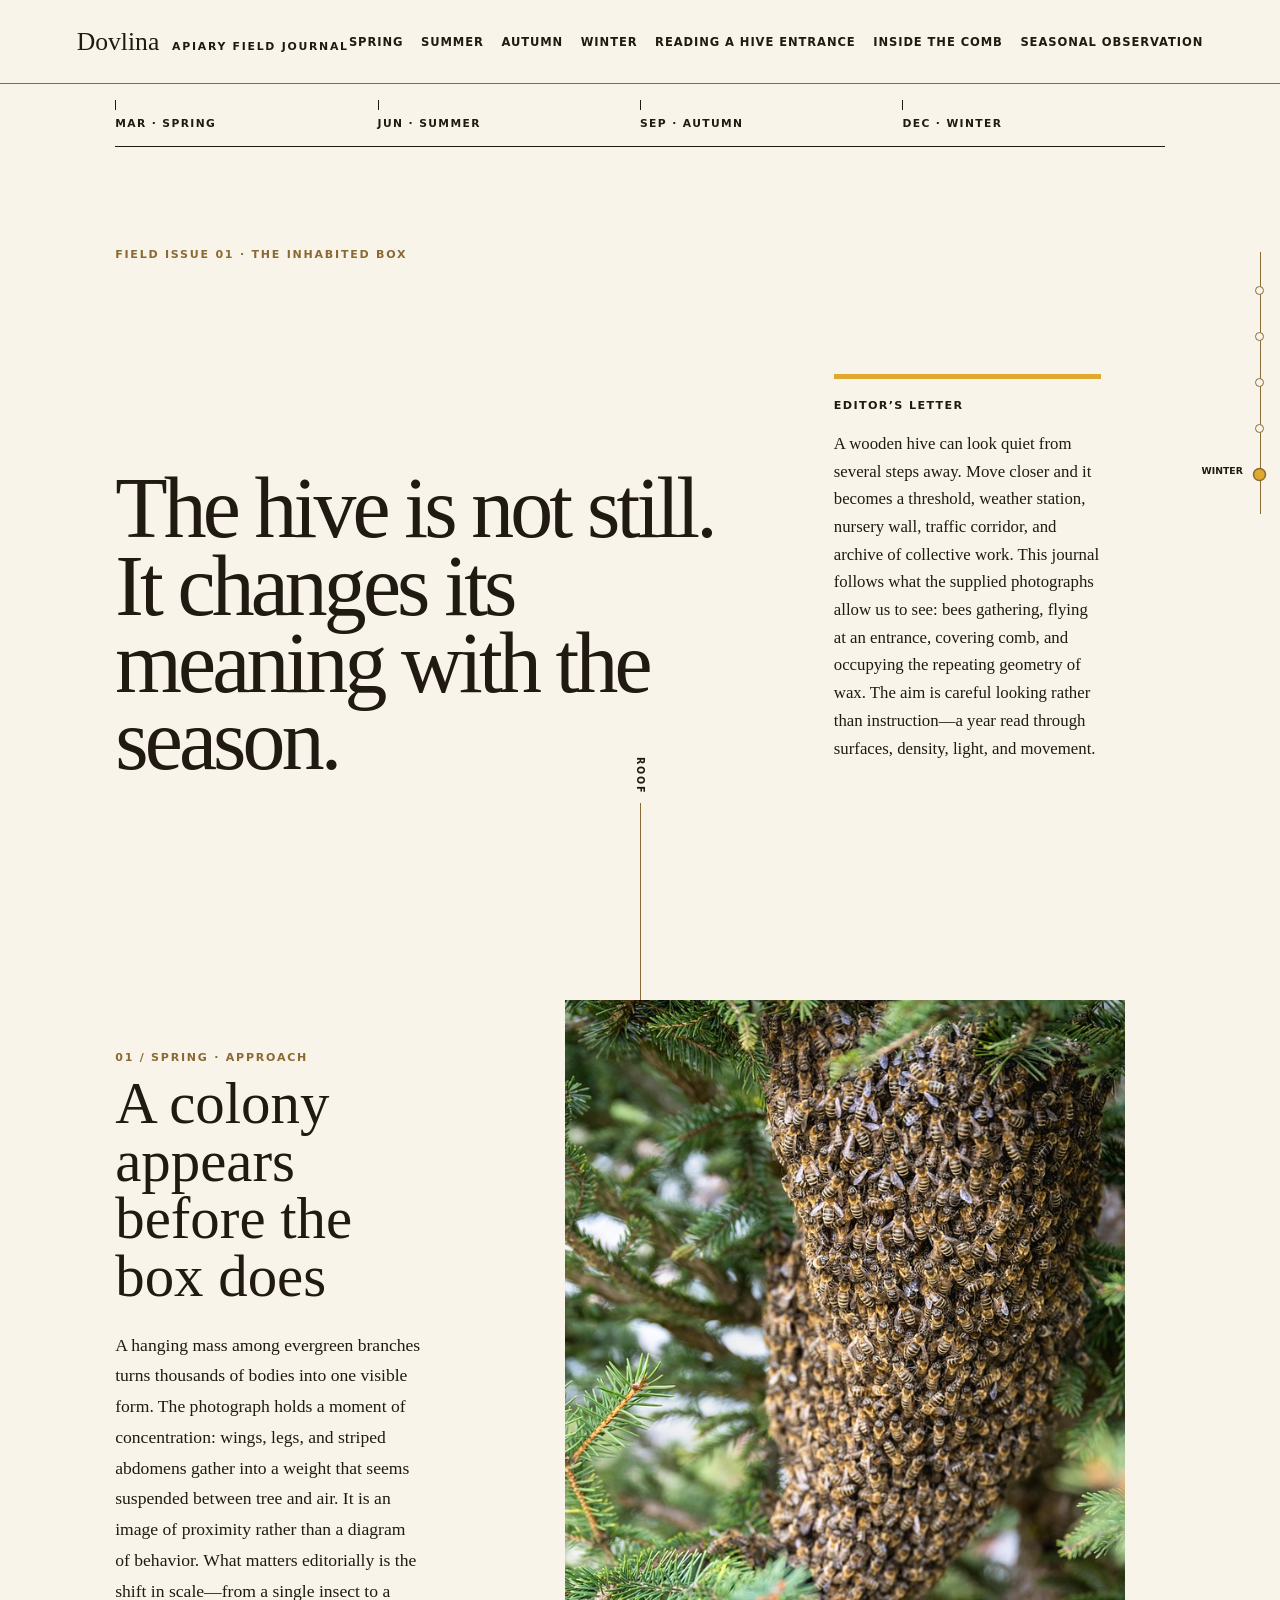
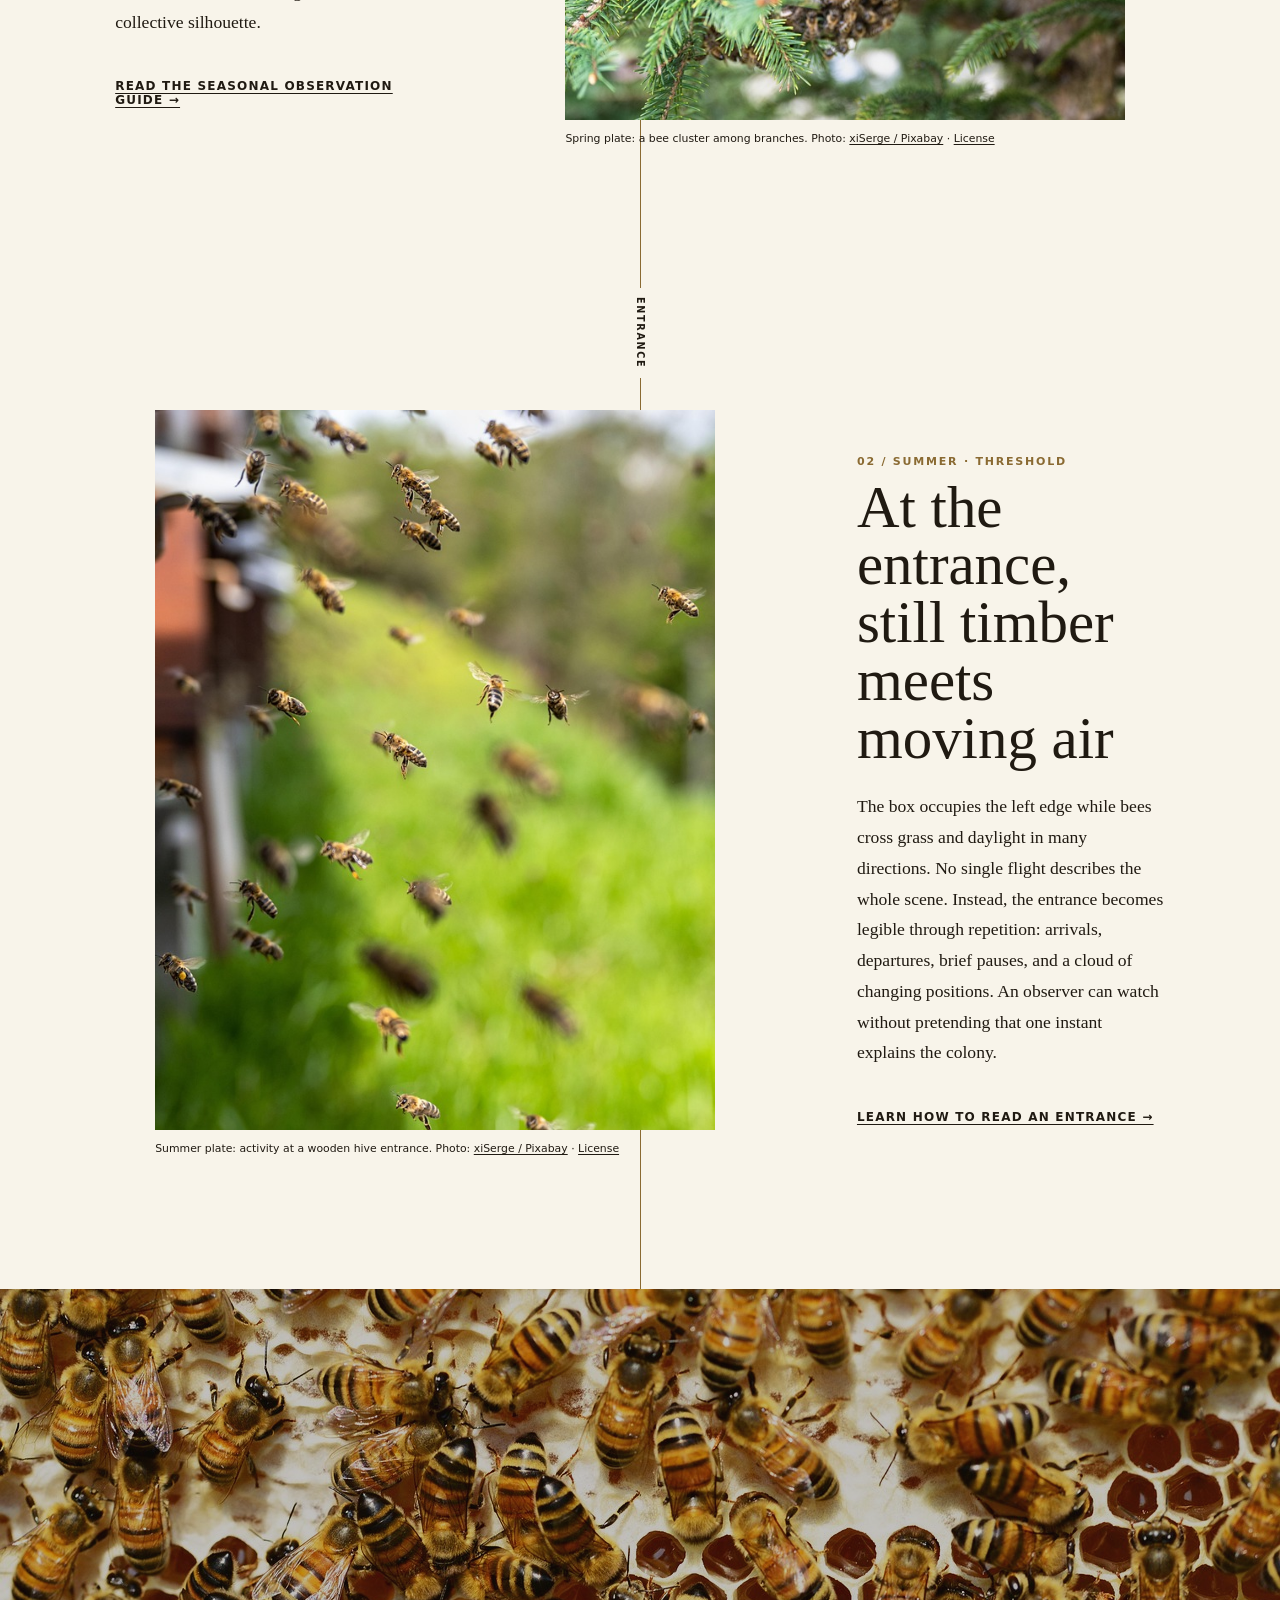
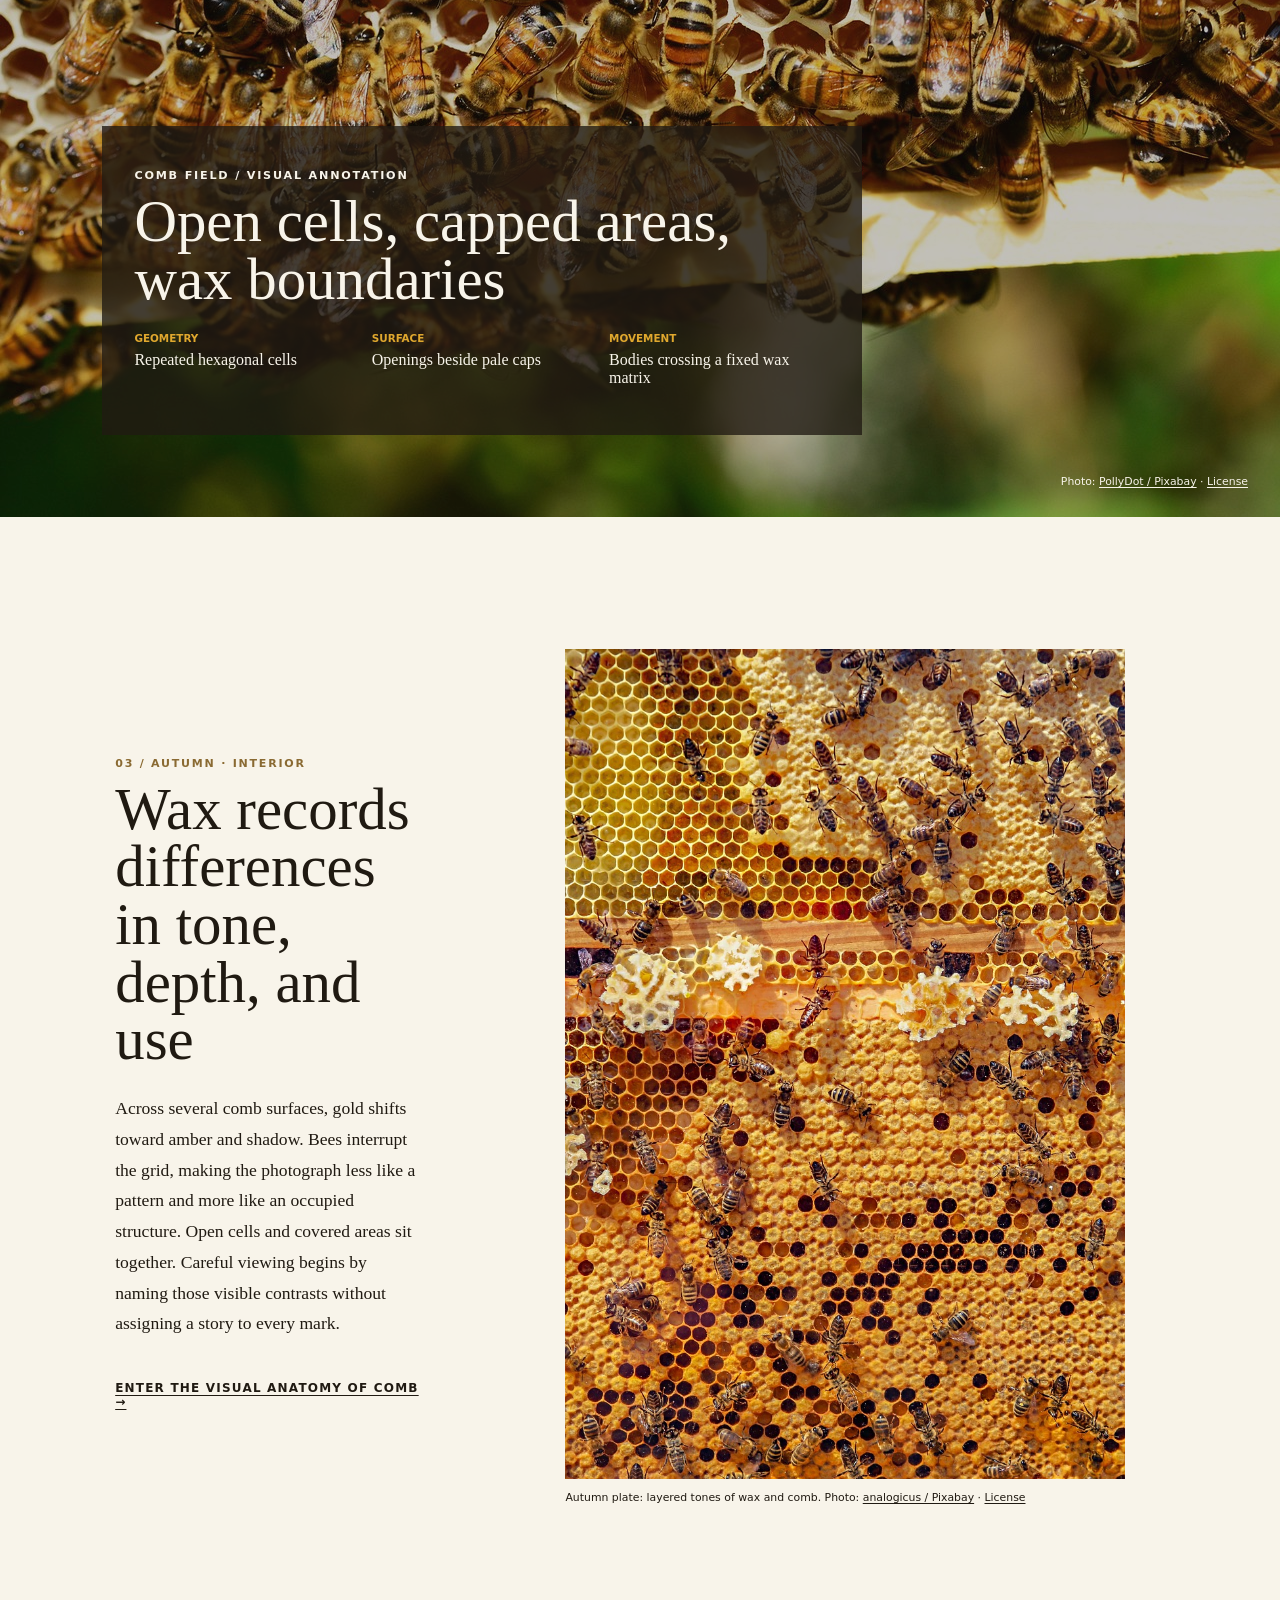
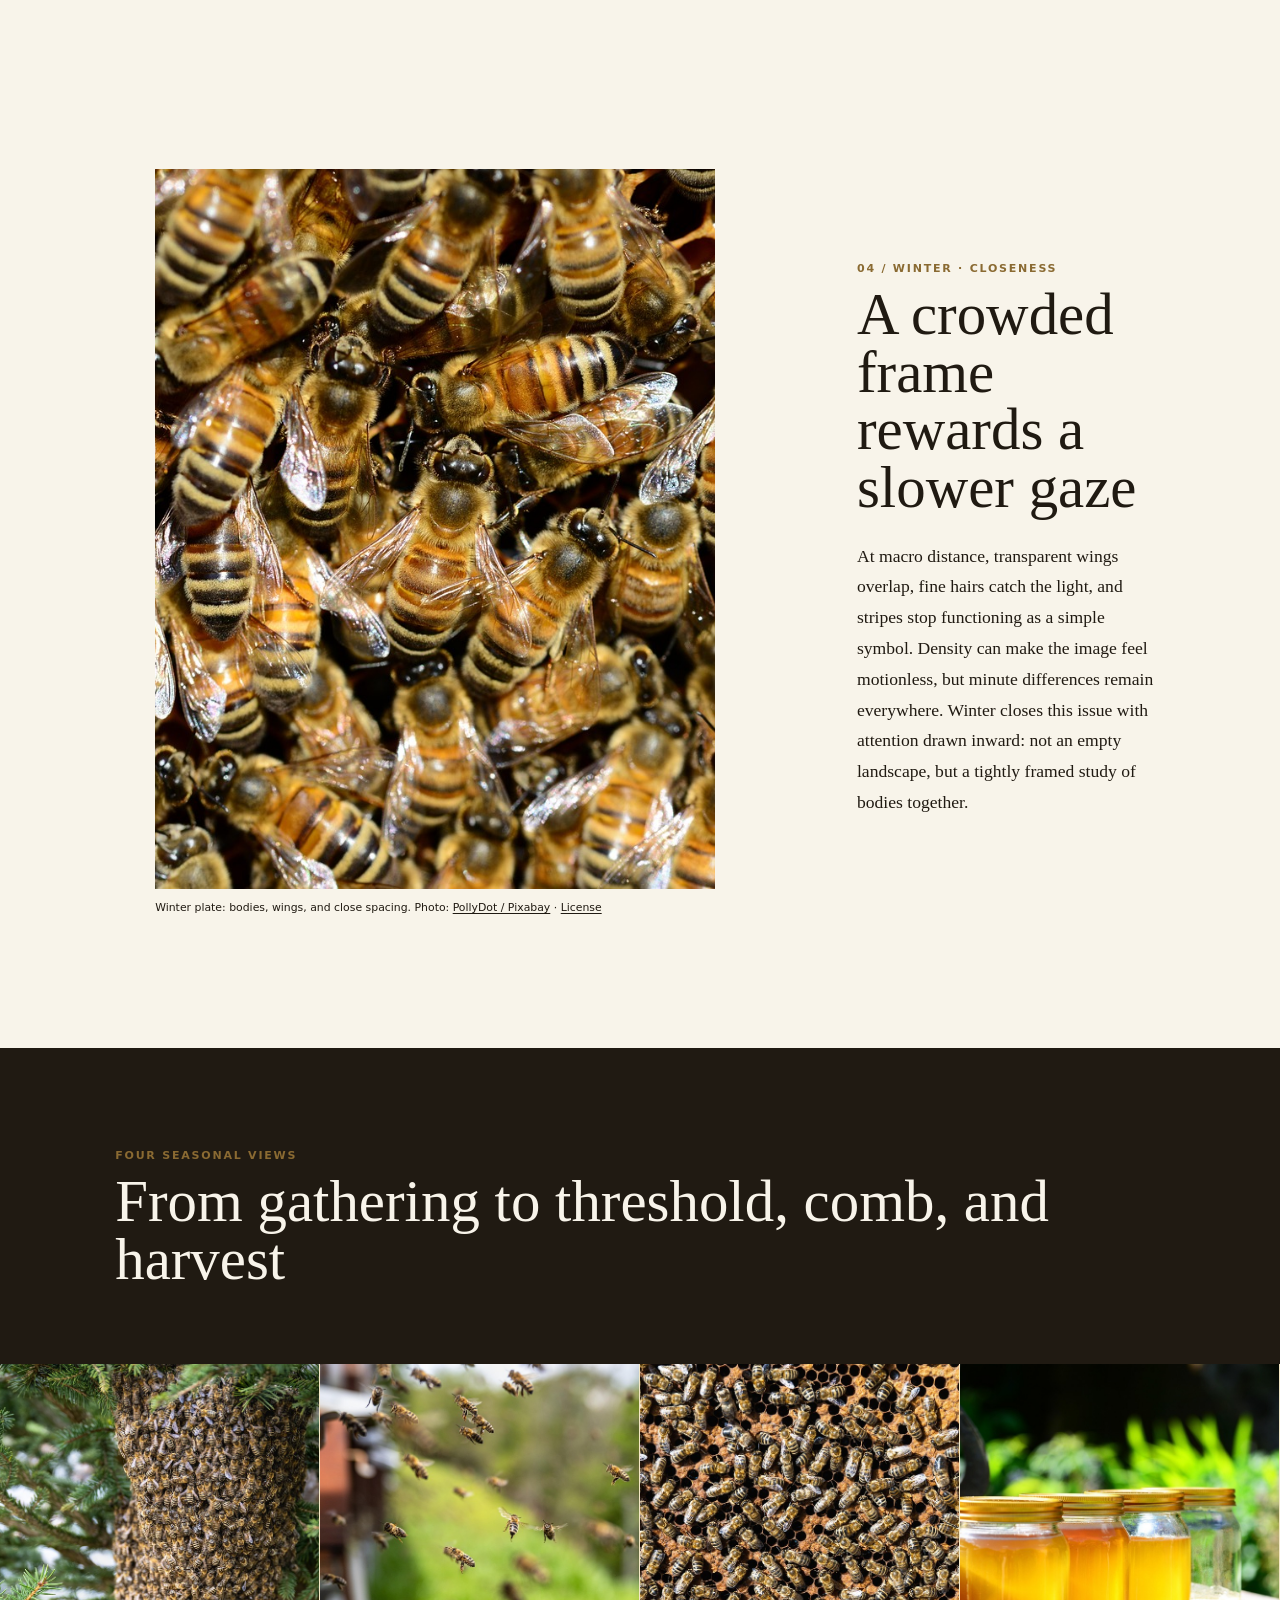
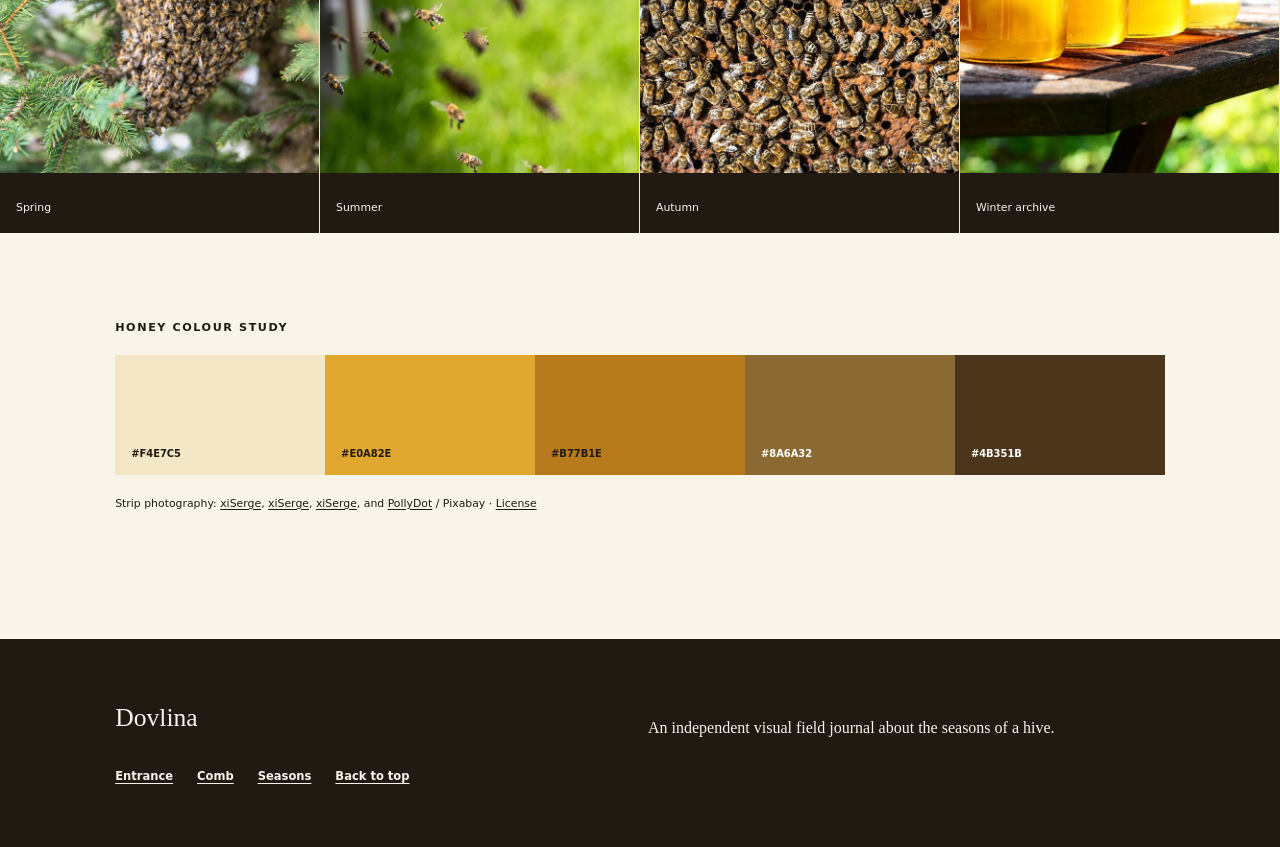
==== index.html @ fcbb037b "Add files via upload" ====
<!doctype html>
<html lang="en">
<head>
<meta charset="utf-8">
<meta name="viewport" content="width=device-width,initial-scale=1">
<title>Dovlina — The Hive Through Four Seasons</title>
<meta name="description" content="A seasonal field journal about wooden hives, honeybees, comb, wax, and the attentive work of an apiary.">
<link rel="canonical" href="https://dovlina.com/">
<link rel="icon" href="favicon.svg" type="image/svg+xml">
<link rel="stylesheet" href="style.css">
<script src="script.js" defer></script>
</head>
<body>
<header class="masthead">
<a class="brand" href="/" aria-label="Dovlina home"><span>Dovlina</span><small>Apiary Field Journal</small></a>
<button class="menu-toggle" type="button" aria-expanded="false" aria-controls="site-menu">Journal menu</button>
<nav id="site-menu" class="site-menu" aria-label="Main navigation">
<a href="#spring">Spring</a><a href="#summer">Summer</a><a href="#autumn">Autumn</a><a href="#winter">Winter</a><a href="guide-one.html">Reading a Hive Entrance</a><a href="guide-two.html">Inside the Comb</a><a href="guide-three.html">Seasonal Observation</a>
</nav>
</header>
<div class="season-ruler" aria-label="Season navigation"><a href="#spring">MAR · SPRING</a><a href="#summer">JUN · SUMMER</a><a href="#autumn">SEP · AUTUMN</a><a href="#winter">DEC · WINTER</a></div>
<main>
<section class="opening" id="top">
<p class="issue">Field issue 01 · The inhabited box</p>
<h1>The hive is not still. It changes its meaning with the season.</h1>
<div class="editors-note"><span>Editor’s letter</span><p>A wooden hive can look quiet from several steps away. Move closer and it becomes a threshold, weather station, nursery wall, traffic corridor, and archive of collective work. This journal follows what the supplied photographs allow us to see: bees gathering, flying at an entrance, covering comb, and occupying the repeating geometry of wax. The aim is careful looking rather than instruction—a year read through surfaces, density, light, and movement.</p></div>
</section>
<div class="hive-axis" aria-hidden="true"><span>ROOF</span><i></i><span>COMB</span><i></i><span>ENTRANCE</span></div>
<section class="season split" id="spring" data-section="spring">
<div class="season-copy"><p class="eyebrow">01 / Spring · Approach</p><h2>A colony appears before the box does</h2><p>A hanging mass among evergreen branches turns thousands of bodies into one visible form. The photograph holds a moment of concentration: wings, legs, and striped abdomens gather into a weight that seems suspended between tree and air. It is an image of proximity rather than a diagram of behavior. What matters editorially is the shift in scale—from a single insect to a collective silhouette.</p><a class="read-link" href="guide-three.html">Read the seasonal observation guide →</a></div>
<figure class="wide-photo"><img src="pixabay-7996582.jpg" alt="A dense cluster of honeybees hanging among evergreen branches"><figcaption>Spring plate: a bee cluster among branches. Photo: <a href="https://pixabay.com/photos/swarm-of-bees-bees-insects-7996582/">xiSerge / Pixabay</a> · <a href="https://pixabay.com/service/license-summary/">License</a></figcaption></figure>
</section>
<section class="season split reverse" id="summer" data-section="summer">
<div class="season-copy"><p class="eyebrow">02 / Summer · Threshold</p><h2>At the entrance, still timber meets moving air</h2><p>The box occupies the left edge while bees cross grass and daylight in many directions. No single flight describes the whole scene. Instead, the entrance becomes legible through repetition: arrivals, departures, brief pauses, and a cloud of changing positions. An observer can watch without pretending that one instant explains the colony.</p><a class="read-link" href="guide-one.html">Learn how to read an entrance →</a></div>
<figure class="wide-photo"><img src="pixabay-7996596.jpg" alt="Honeybees flying around the entrance of a wooden hive in grass"><figcaption>Summer plate: activity at a wooden hive entrance. Photo: <a href="https://pixabay.com/photos/bees-insects-honey-bees-beehive-7996596/">xiSerge / Pixabay</a> · <a href="https://pixabay.com/service/license-summary/">License</a></figcaption></figure>
</section>
<section class="comb-band" id="comb" data-section="comb">
<img src="pixabay-401238.jpg" alt="Honeybees covering open and capped hexagonal comb cells">
<div class="comb-overlay"><p>Comb field / visual annotation</p><h2>Open cells, capped areas, wax boundaries</h2><dl><div><dt>Geometry</dt><dd>Repeated hexagonal cells</dd></div><div><dt>Surface</dt><dd>Openings beside pale caps</dd></div><div><dt>Movement</dt><dd>Bodies crossing a fixed wax matrix</dd></div></dl></div>
<p class="credit dark-credit">Photo: <a href="https://pixabay.com/photos/honey-bees-insects-hive-bee-hive-401238/">PollyDot / Pixabay</a> · <a href="https://pixabay.com/service/license-summary/">License</a></p>
</section>
<section class="season split" id="autumn" data-section="autumn">
<div class="season-copy narrow"><p class="eyebrow">03 / Autumn · Interior</p><h2>Wax records differences in tone, depth, and use</h2><p>Across several comb surfaces, gold shifts toward amber and shadow. Bees interrupt the grid, making the photograph less like a pattern and more like an occupied structure. Open cells and covered areas sit together. Careful viewing begins by naming those visible contrasts without assigning a story to every mark.</p><a class="read-link" href="guide-two.html">Enter the visual anatomy of comb →</a></div>
<figure class="portrait-photo"><img src="pixabay-4126065.jpg" alt="Vertical view of bees distributed across golden and amber comb"><figcaption>Autumn plate: layered tones of wax and comb. Photo: <a href="https://pixabay.com/photos/bees-insects-macro-honey-bees-4126065/">analogicus / Pixabay</a> · <a href="https://pixabay.com/service/license-summary/">License</a></figcaption></figure>
</section>
<section class="season split reverse" id="winter" data-section="winter">
<div class="season-copy"><p class="eyebrow">04 / Winter · Closeness</p><h2>A crowded frame rewards a slower gaze</h2><p>At macro distance, transparent wings overlap, fine hairs catch the light, and stripes stop functioning as a simple symbol. Density can make the image feel motionless, but minute differences remain everywhere. Winter closes this issue with attention drawn inward: not an empty landscape, but a tightly framed study of bodies together.</p></div>
<figure class="wide-photo"><img src="pixabay-292132.jpg" alt="Macro view of many honeybees packed closely together"><figcaption>Winter plate: bodies, wings, and close spacing. Photo: <a href="https://pixabay.com/photos/bees-insects-macro-honey-bees-292132/">PollyDot / Pixabay</a> · <a href="https://pixabay.com/service/license-summary/">License</a></figcaption></figure>
</section>
<section class="season-strip" aria-labelledby="strip-title"><div class="strip-intro"><p class="eyebrow">Four seasonal views</p><h2 id="strip-title">From gathering to threshold, comb, and harvest</h2></div><figure><img src="pixabay-7996582.jpg" alt="Bee cluster in evergreen branches"><figcaption>Spring</figcaption></figure><figure><img src="pixabay-7996596.jpg" alt="Bees at a wooden hive entrance"><figcaption>Summer</figcaption></figure><figure><img src="pixabay-8072075.jpg" alt="Bees spread over a comb viewed from above"><figcaption>Autumn</figcaption></figure><figure><img src="pixabay-352205.jpg" alt="Jars of golden honey arranged on an outdoor wooden table"><figcaption>Winter archive</figcaption></figure></section>
<section class="honey-spectrum"><p>Honey colour study</p><div class="swatches" aria-label="A decorative spectrum from pale wax to deep amber"><span>#F4E7C5</span><span>#E0A82E</span><span>#B77B1E</span><span>#8A6A32</span><span>#4B351B</span></div><p class="credit">Strip photography: <a href="https://pixabay.com/photos/swarm-of-bees-bees-insects-7996582/">xiSerge</a>, <a href="https://pixabay.com/photos/bees-insects-honey-bees-beehive-7996596/">xiSerge</a>, <a href="https://pixabay.com/photos/european-honey-bees-bees-insects-8072075/">xiSerge</a>, and <a href="https://pixabay.com/photos/honey-jars-harvest-bees-garden-352205/">PollyDot</a> / Pixabay · <a href="https://pixabay.com/service/license-summary/">License</a></p></section>
</main>
<nav class="chapter-rail" aria-label="Page chapters"><a href="#spring" data-target="spring"><span>Spring</span></a><a href="#summer" data-target="summer"><span>Summer</span></a><a href="#comb" data-target="comb"><span>Comb</span></a><a href="#autumn" data-target="autumn"><span>Autumn</span></a><a href="#winter" data-target="winter"><span>Winter</span></a></nav>
<footer><a class="brand" href="/">Dovlina</a><p>An independent visual field journal about the seasons of a hive.</p><nav><a href="guide-one.html">Entrance</a><a href="guide-two.html">Comb</a><a href="guide-three.html">Seasons</a><a href="#top">Back to top</a></nav></footer>
</body>
</html>
---- style.css ----
*{box-sizing:border-box}html{scroll-behavior:smooth}body{margin:0;background:#f8f4ea;color:#201a12;font-family:ui-serif,Georgia,Cambria,"Times New Roman",serif;overflow-x:hidden}a{color:inherit;text-underline-offset:.22em}img{display:block;width:100%;height:auto}.masthead{height:84px;padding:0 6vw;display:flex;align-items:center;justify-content:space-between;border-bottom:1px solid #8a6a32;position:relative;z-index:20;background:#f8f4ea}.brand{text-decoration:none;display:flex;align-items:baseline;gap:.8rem}.brand span,.brand{font-size:1.6rem}.brand small{font:600 .68rem ui-sans-serif,system-ui,sans-serif;letter-spacing:.16em;text-transform:uppercase}.site-menu{display:flex;gap:1.1rem;align-items:center}.site-menu a{font:600 .72rem ui-sans-serif,system-ui,sans-serif;text-transform:uppercase;letter-spacing:.08em;text-decoration:none}.menu-toggle{display:none;background:none;border:1px solid #8a6a32;padding:.65rem;font:600 .72rem ui-sans-serif,system-ui,sans-serif;text-transform:uppercase}.season-ruler{margin:0 9vw;padding:16px 0;display:grid;grid-template-columns:repeat(4,1fr);border-bottom:1px solid #201a12;white-space:nowrap}.season-ruler a{font:700 .67rem ui-sans-serif,system-ui,sans-serif;letter-spacing:.13em;text-decoration:none}.season-ruler a:before{content:"";display:block;width:1px;height:10px;background:#201a12;margin-bottom:7px}.opening{min-height:68vh;padding:7vw 14vw 7vw 9vw;display:grid;grid-template-columns:minmax(0,1.5fr) minmax(230px,.65fr);gap:8vw;align-items:end}.issue,.eyebrow{font:700 .69rem ui-sans-serif,system-ui,sans-serif;letter-spacing:.16em;text-transform:uppercase;color:#8a6a32}.opening .issue{grid-column:1/-1}.opening h1{font-size:clamp(3rem,6.7vw,7.6rem);line-height:.9;font-weight:400;letter-spacing:-.045em;margin:0}.editors-note{border-top:5px solid #e0a82e;padding-top:1rem}.editors-note span{font:700 .7rem ui-sans-serif,system-ui,sans-serif;text-transform:uppercase;letter-spacing:.12em}.editors-note p{font-size:1.05rem;line-height:1.65}.hive-axis{position:absolute;left:50%;top:83vh;bottom:-230vh;width:1px;background:#8a6a32;z-index:-1;display:flex;flex-direction:column;align-items:center;gap:28vh}.hive-axis span{background:#f8f4ea;padding:.6rem;font:700 .6rem ui-sans-serif,system-ui,sans-serif;letter-spacing:.18em;writing-mode:vertical-rl}.hive-axis i{width:9px;height:9px;background:#e0a82e;transform:rotate(45deg)}.season{min-height:85vh;padding:9vw;display:grid;grid-template-columns:minmax(260px,.65fr) minmax(0,1.35fr);gap:8vw;align-items:center}.season.reverse{grid-template-columns:minmax(0,1.35fr) minmax(260px,.65fr)}.season.reverse .season-copy{order:2}.season-copy h2,.strip-intro h2,.comb-overlay h2{font-size:clamp(2.3rem,4.6vw,5.5rem);line-height:.98;font-weight:400;margin:.5rem 0 1.5rem}.season-copy p:not(.eyebrow){font-size:1.1rem;line-height:1.75}.read-link{display:inline-block;margin-top:1.5rem;font:700 .75rem ui-sans-serif,system-ui,sans-serif;text-transform:uppercase;letter-spacing:.1em}.wide-photo img{height:min(62vw,720px);object-fit:cover}.portrait-photo{max-width:620px}.portrait-photo img{height:min(78vw,830px);object-fit:cover}figcaption,.credit{font:500 .68rem/1.55 ui-sans-serif,system-ui,sans-serif;margin-top:.7rem}.comb-band{height:92vh;position:relative;background:#201a12;color:#f8f4ea}.comb-band>img{height:100%;object-fit:cover;opacity:.72}.comb-overlay{position:absolute;inset:auto 8vw 10%;max-width:760px;background:rgba(32,26,18,.78);padding:2rem}.comb-overlay>p{font:700 .7rem ui-sans-serif,system-ui,sans-serif;letter-spacing:.16em;text-transform:uppercase}.comb-overlay dl{display:grid;grid-template-columns:repeat(3,1fr);gap:1rem}.comb-overlay dt{font:700 .65rem ui-sans-serif,system-ui,sans-serif;text-transform:uppercase;color:#e0a82e}.comb-overlay dd{margin:.4rem 0 0}.dark-credit{position:absolute;right:2rem;bottom:1rem}.season-strip{display:grid;grid-template-columns:repeat(4,1fr);background:#201a12;color:#f8f4ea}.strip-intro{grid-column:1/-1;padding:7vw 9vw 4vw}.season-strip figure{margin:0;border-right:1px solid #f4e7c5}.season-strip img{height:32vw;max-height:520px;object-fit:cover}.season-strip figcaption{padding:1rem}.honey-spectrum{padding:6vw 9vw 9vw}.honey-spectrum>p:first-child{font:700 .7rem ui-sans-serif,system-ui,sans-serif;text-transform:uppercase;letter-spacing:.14em}.swatches{display:grid;grid-template-columns:repeat(5,1fr);height:120px;margin:1.3rem 0}.swatches span{padding:1rem;font:700 .62rem ui-sans-serif,system-ui,sans-serif;display:flex;align-items:flex-end}.swatches span:nth-child(1){background:#f4e7c5}.swatches span:nth-child(2){background:#e0a82e}.swatches span:nth-child(3){background:#b77b1e}.swatches span:nth-child(4){background:#8a6a32;color:#fff}.swatches span:nth-child(5){background:#4b351b;color:#fff}.chapter-rail{position:fixed;right:1.2rem;top:28%;z-index:15;display:flex;flex-direction:column;border-right:1px solid #8a6a32;padding:1rem 0}.chapter-rail a{width:14px;height:46px;position:relative;text-decoration:none}.chapter-rail a:after{content:"";position:absolute;right:-4px;top:18px;width:7px;height:7px;border-radius:50%;background:#f8f4ea;border:1px solid #8a6a32}.chapter-rail a.active:after{background:#e0a82e;transform:scale(1.5)}.chapter-rail span{position:absolute;right:17px;top:13px;font:700 .58rem ui-sans-serif,system-ui,sans-serif;text-transform:uppercase;opacity:0;transition:.2s}.chapter-rail a:hover span,.chapter-rail a.active span{opacity:1}footer{padding:4rem 9vw;background:#201a12;color:#f8f4ea;display:grid;grid-template-columns:1fr 1fr;gap:1rem}footer nav{grid-column:1/-1;display:flex;gap:1.5rem;font:600 .72rem ui-sans-serif,system-ui,sans-serif}.article-main{max-width:1240px;margin:auto;padding:6vw 9vw}.article-header{display:grid;grid-template-columns:1.2fr .8fr;gap:6vw;align-items:end;margin-bottom:5vw}.article-header h1{font-size:clamp(3.2rem,7vw,7.3rem);line-height:.9;font-weight:400;margin:.6rem 0}.article-header .dek{font-size:1.25rem;line-height:1.65}.article-lead{margin:0 0 5vw}.article-lead img{max-height:760px;object-fit:cover}.article-body{max-width:780px;margin:auto;font-size:1.14rem;line-height:1.86}.article-body h2{font-size:2.6rem;line-height:1.05;font-weight:400;margin:3.5rem 0 1rem}.article-body .pull{margin:3rem -8vw;padding:2rem 8vw;border-top:1px solid #8a6a32;border-bottom:1px solid #8a6a32;font-size:1.7rem;line-height:1.35}.article-next{margin:6rem 0 2rem;padding-top:2rem;border-top:5px solid #e0a82e;display:flex;justify-content:space-between;font:700 .75rem ui-sans-serif,system-ui,sans-serif;text-transform:uppercase;letter-spacing:.08em}@media(max-width:800px){.masthead{height:68px;padding:0 18px}.brand small{display:none}.menu-toggle{display:block}.site-menu{display:none;position:absolute;left:0;right:0;top:68px;background:#201a12;color:#f8f4ea;padding:1.5rem 18px;flex-direction:column;align-items:flex-start}.site-menu.open{display:flex}.season-ruler{position:sticky;top:0;z-index:12;margin:0;background:#f8f4ea;display:flex;gap:2.2rem;overflow-x:auto;padding:12px 18px;scrollbar-width:none}.season-ruler a{flex:none}.opening{padding:4rem 18px;grid-template-columns:1fr;min-height:auto}.opening .issue{grid-column:auto}.opening h1{font-size:3.6rem}.season,.season.reverse{padding:5rem 18px;grid-template-columns:1fr;gap:2rem}.season.reverse .season-copy{order:0}.wide-photo img,.portrait-photo img{height:115vw;max-height:620px}.comb-band{height:78vh}.comb-overlay{inset:auto 18px 3.5rem;padding:1.3rem}.comb-overlay h2{font-size:2.5rem}.comb-overlay dl{grid-template-columns:1fr}.comb-overlay dl div:nth-child(n+3){display:none}.dark-credit{left:18px;right:18px;bottom:.5rem}.season-strip{grid-template-columns:repeat(2,1fr)}.season-strip img{height:62vw}.swatches{grid-template-columns:repeat(5,88px);overflow-x:auto}.chapter-rail{display:none}.hive-axis{display:none}footer{grid-template-columns:1fr}footer nav{flex-wrap:wrap}.article-main{padding:3rem 18px}.article-header{grid-template-columns:1fr}.article-header h1{font-size:3.8rem}.article-body .pull{margin:2.5rem 0;padding:1.5rem 0}.article-next{gap:1rem;flex-direction:column}}
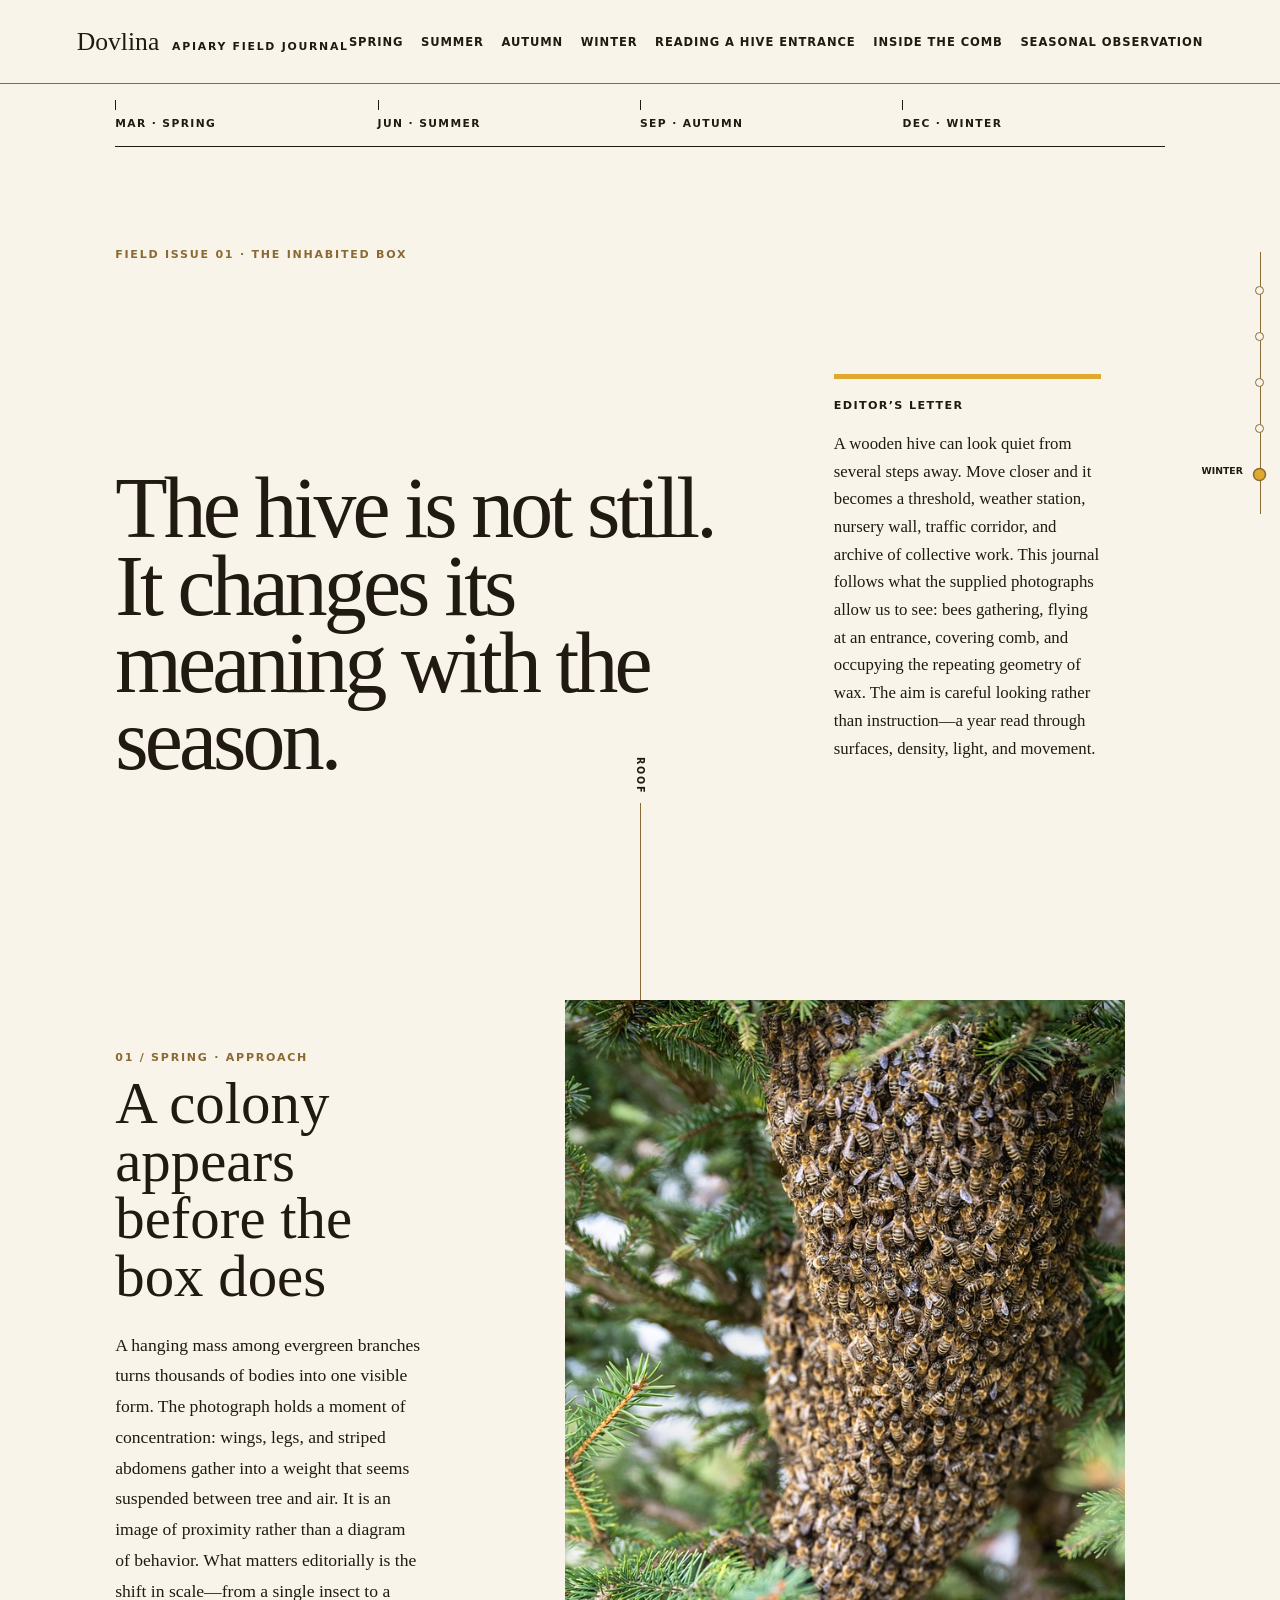
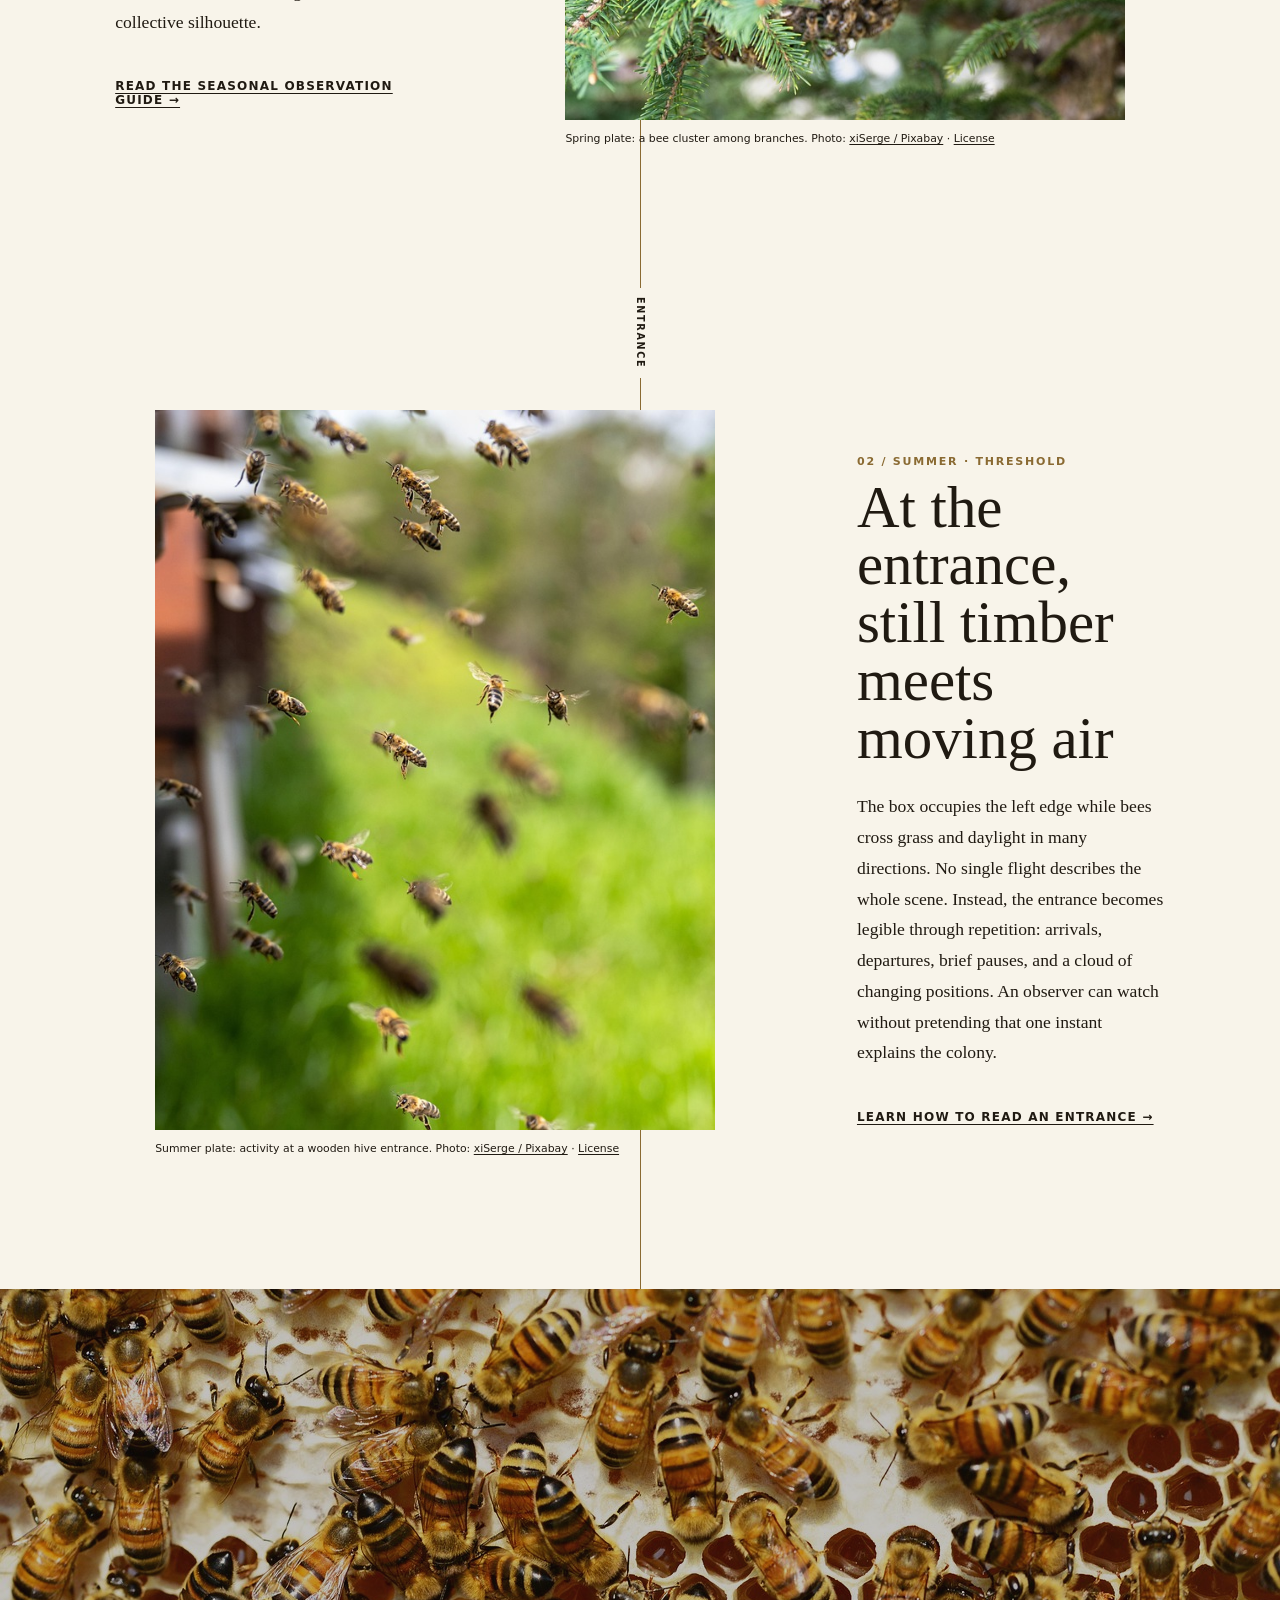
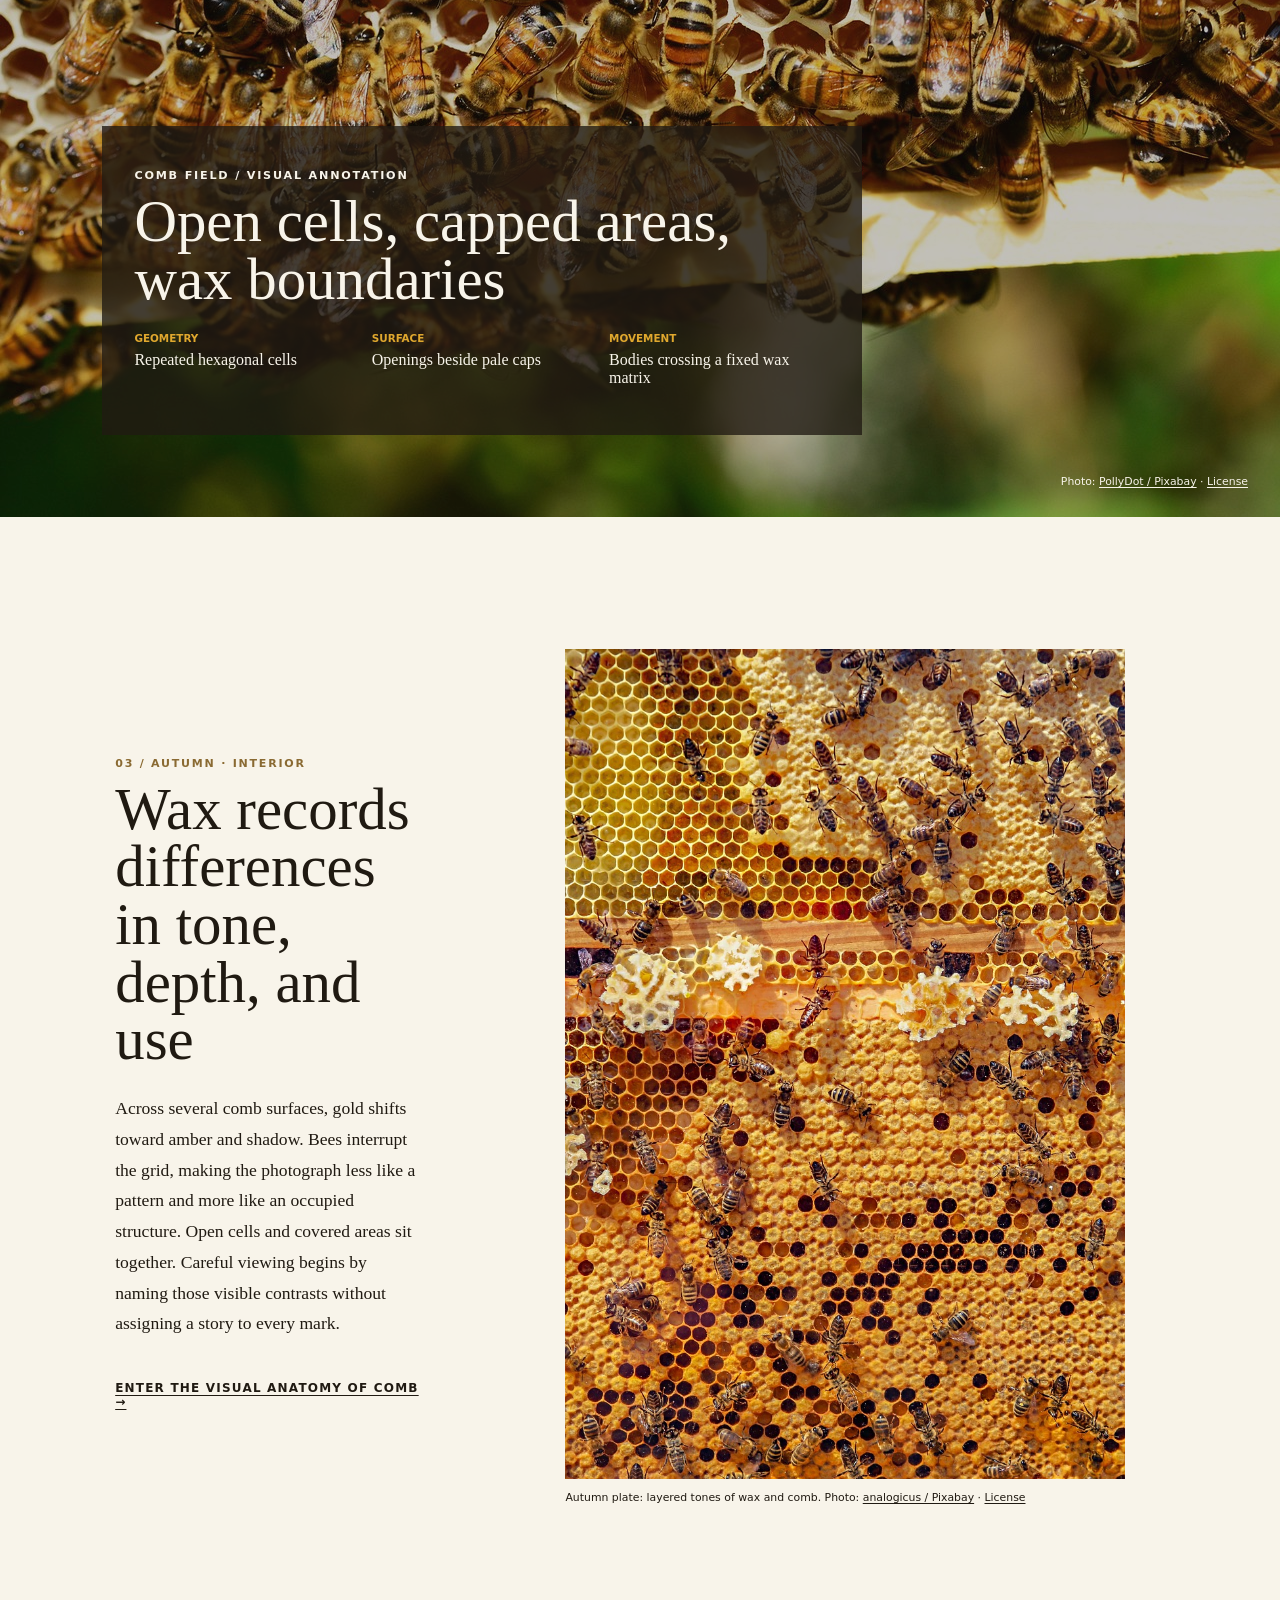
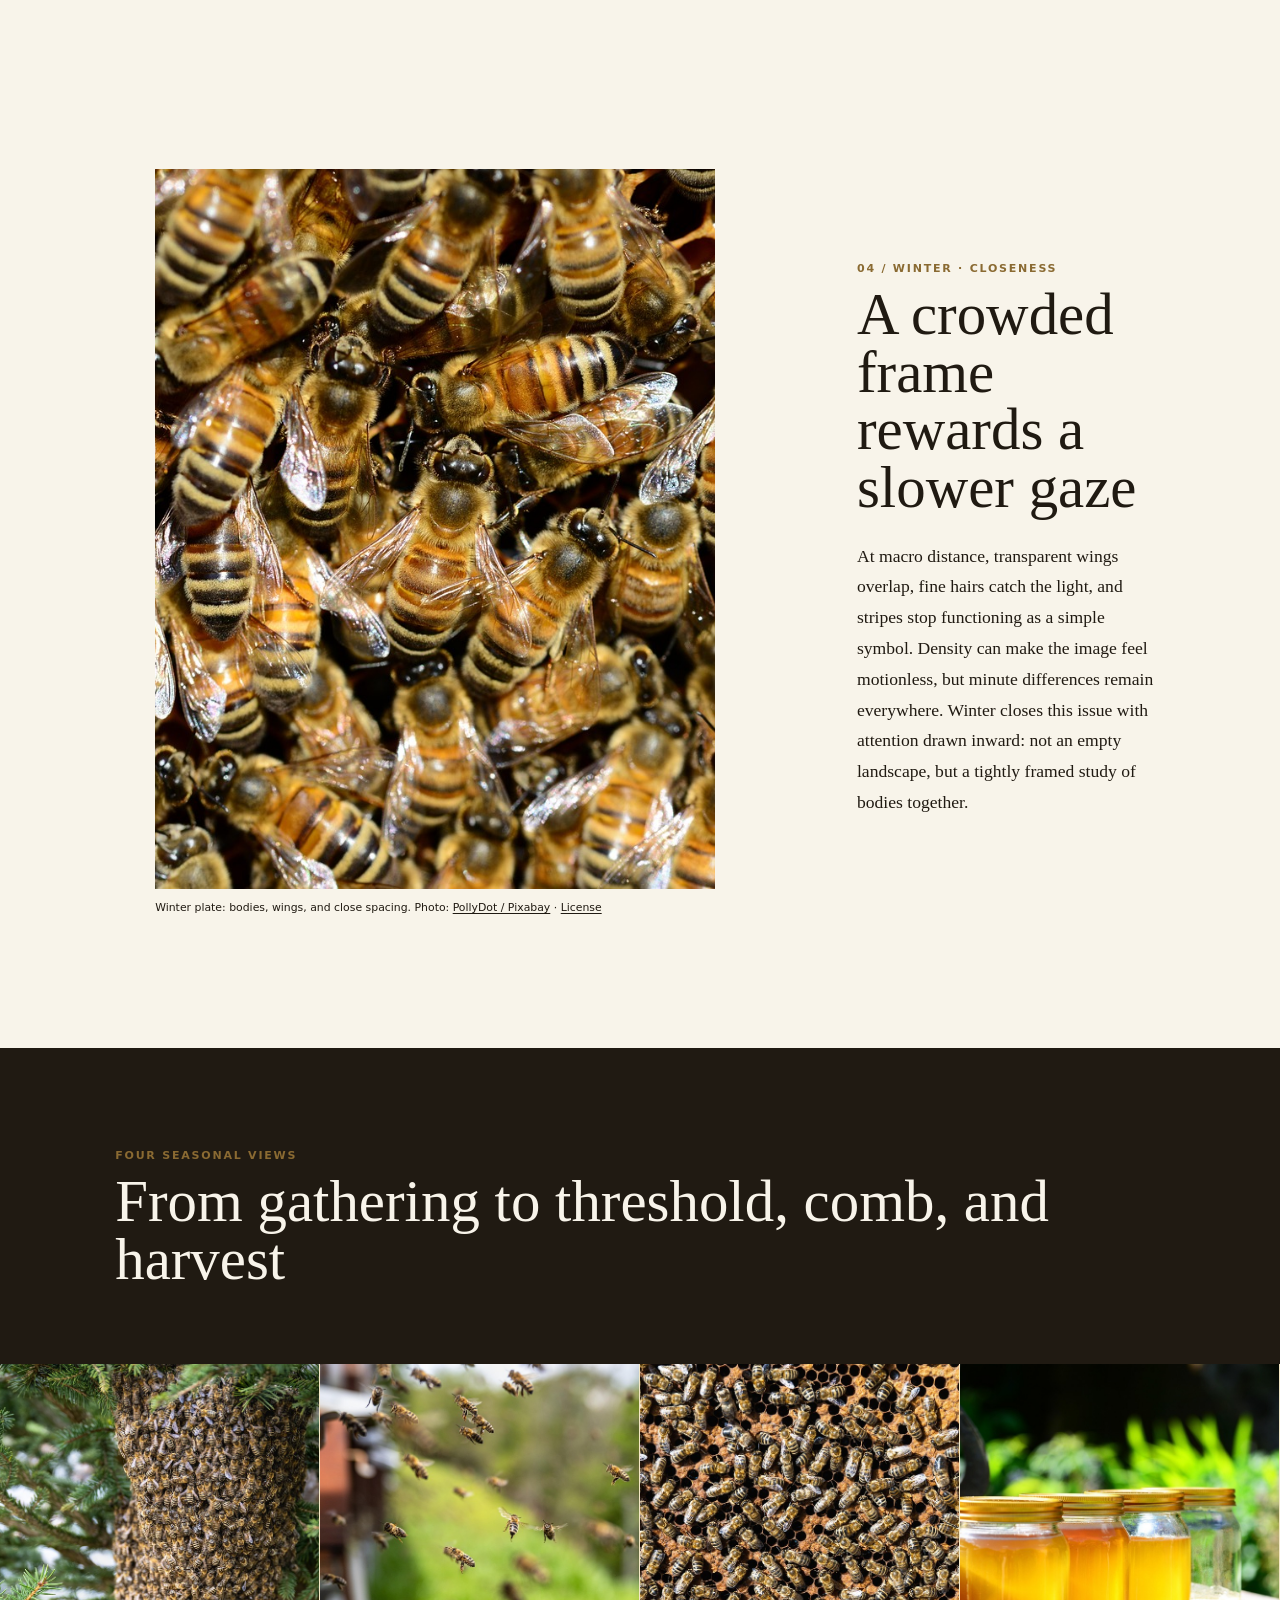
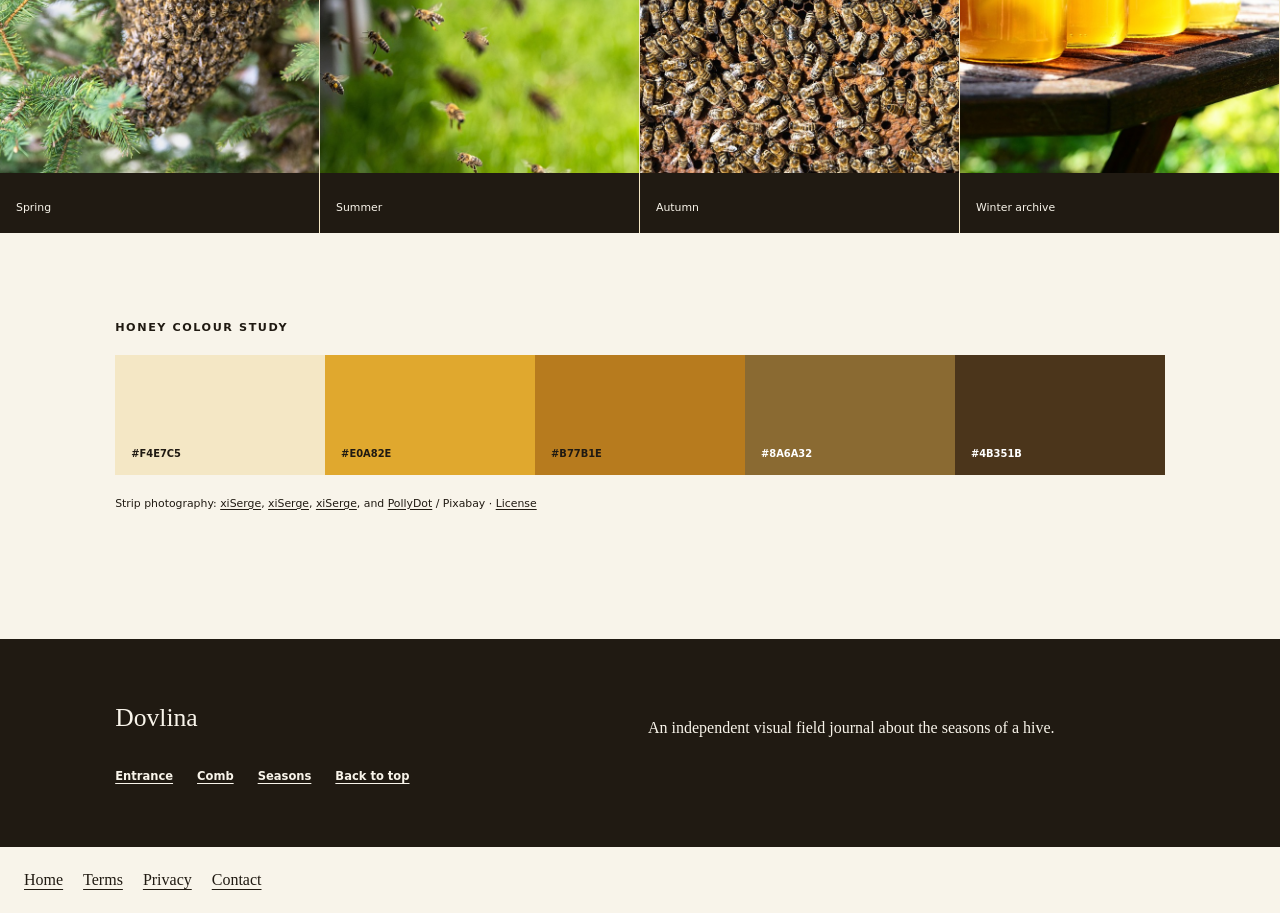
==== commit ec484318: "Add files via upload" ====
--- a/index.html
+++ b/index.html
@@ -52,5 +52,5 @@
 </main>
 <nav class="chapter-rail" aria-label="Page chapters"><a href="#spring" data-target="spring"><span>Spring</span></a><a href="#summer" data-target="summer"><span>Summer</span></a><a href="#comb" data-target="comb"><span>Comb</span></a><a href="#autumn" data-target="autumn"><span>Autumn</span></a><a href="#winter" data-target="winter"><span>Winter</span></a></nav>
 <footer><a class="brand" href="/">Dovlina</a><p>An independent visual field journal about the seasons of a hive.</p><nav><a href="guide-one.html">Entrance</a><a href="guide-two.html">Comb</a><a href="guide-three.html">Seasons</a><a href="#top">Back to top</a></nav></footer>
-</body>
+<nav aria-label="Site information" style="padding:24px;display:flex;flex-wrap:wrap;gap:20px"><a href="/">Home</a><a href="terms.html">Terms</a><a href="privacy.html">Privacy</a><a href="contact.html">Contact</a></nav></body>
 </html>
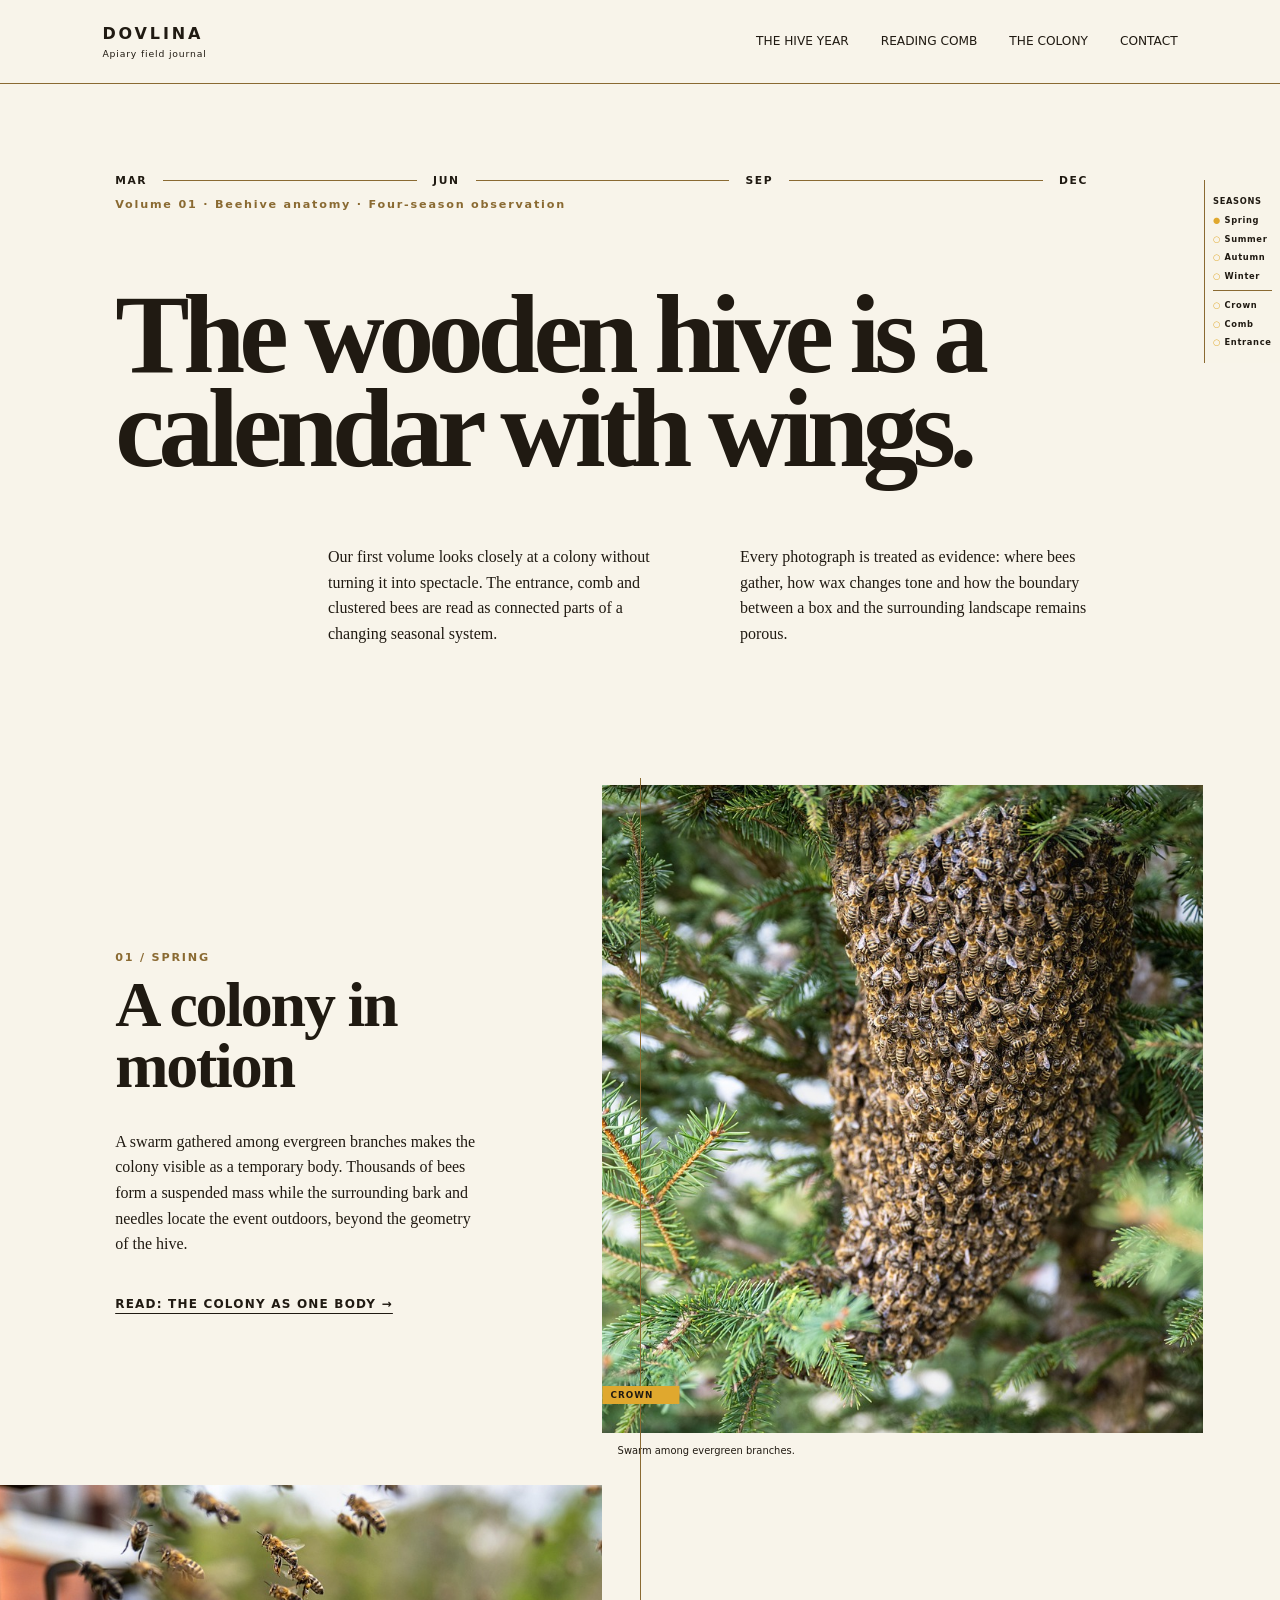
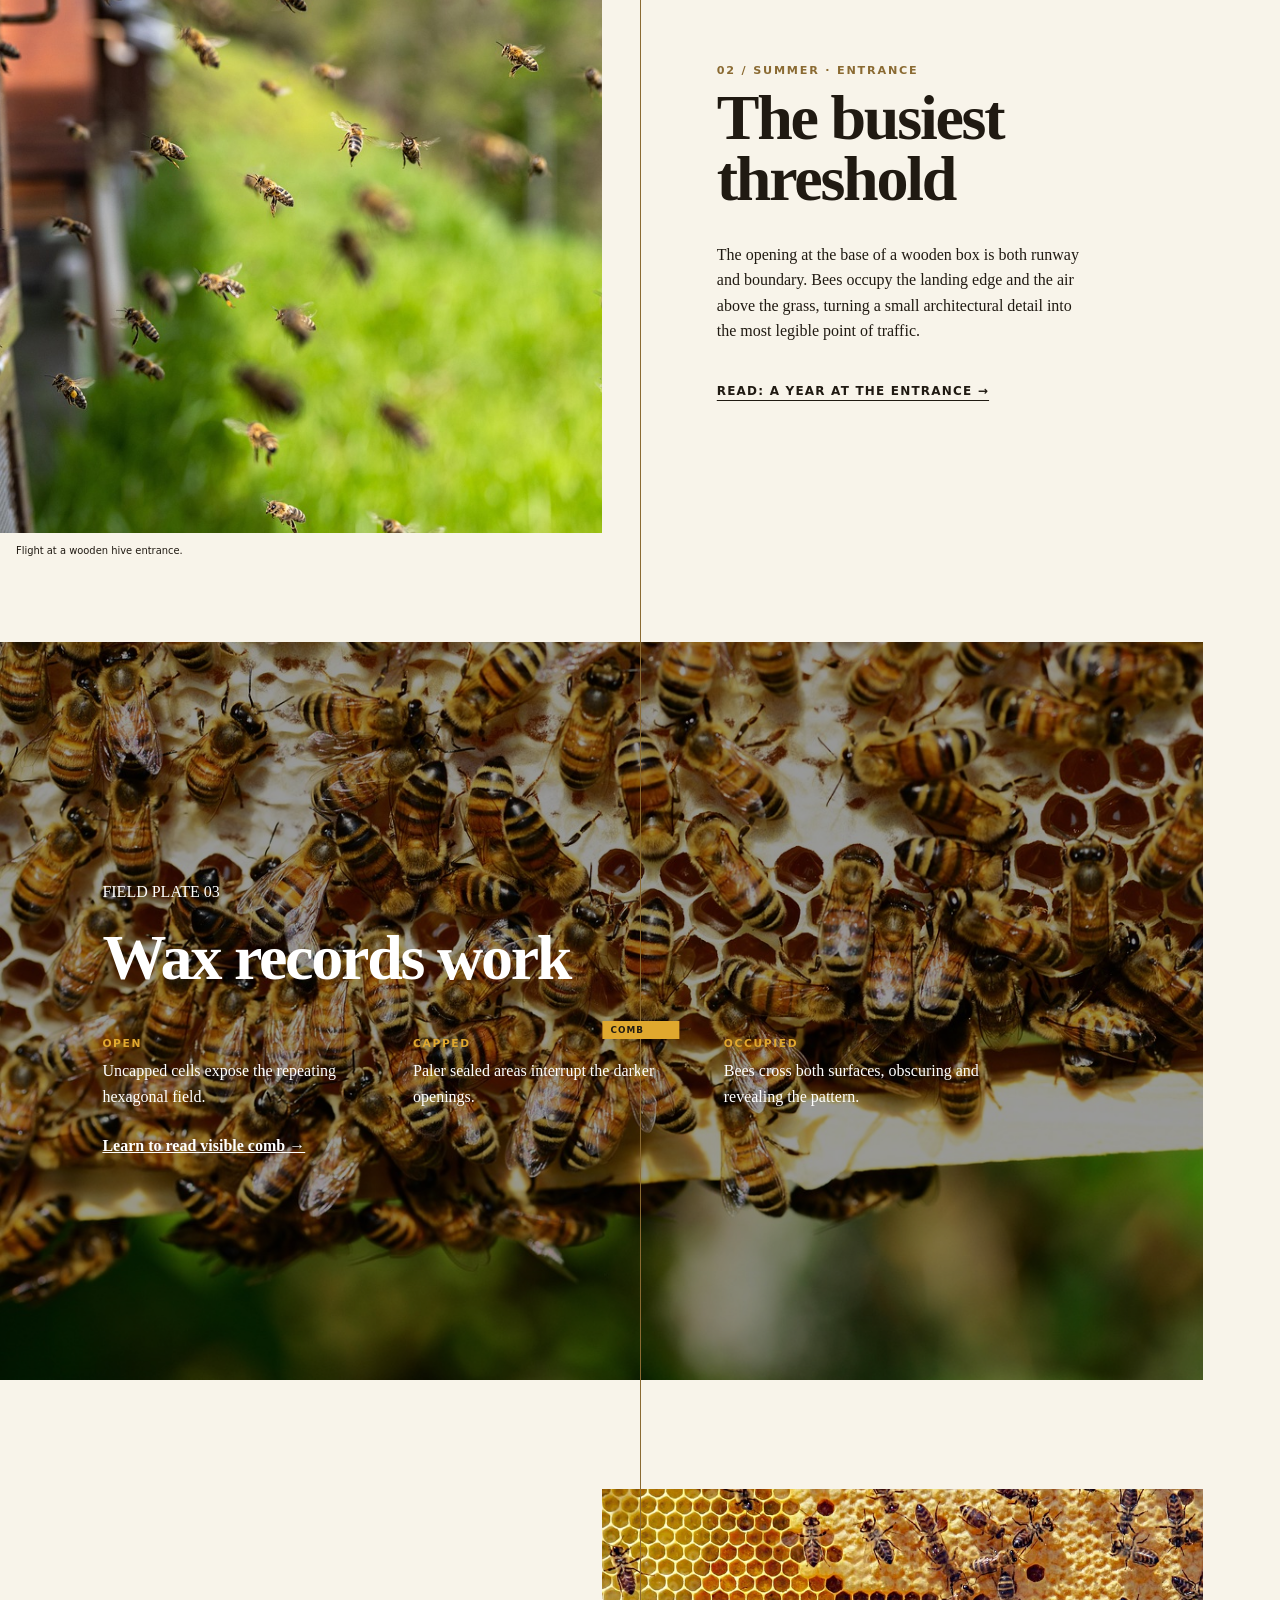
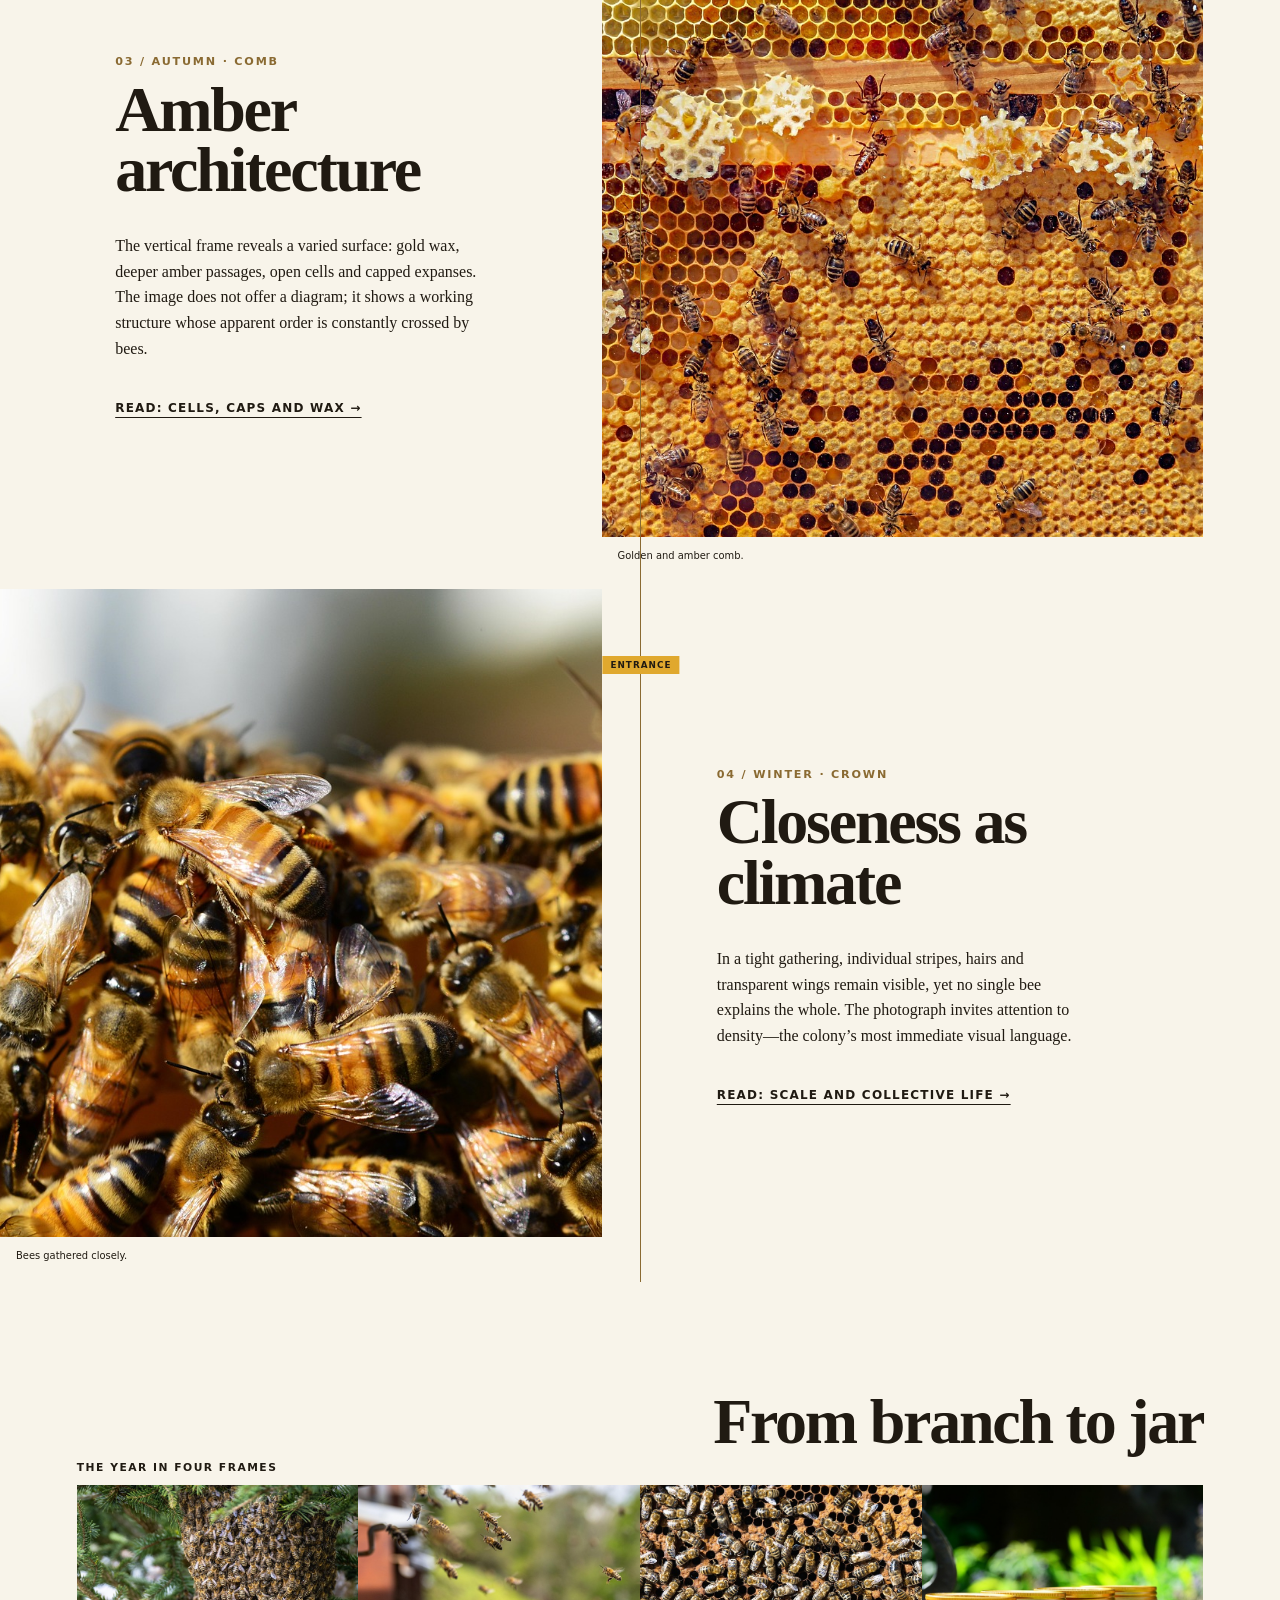
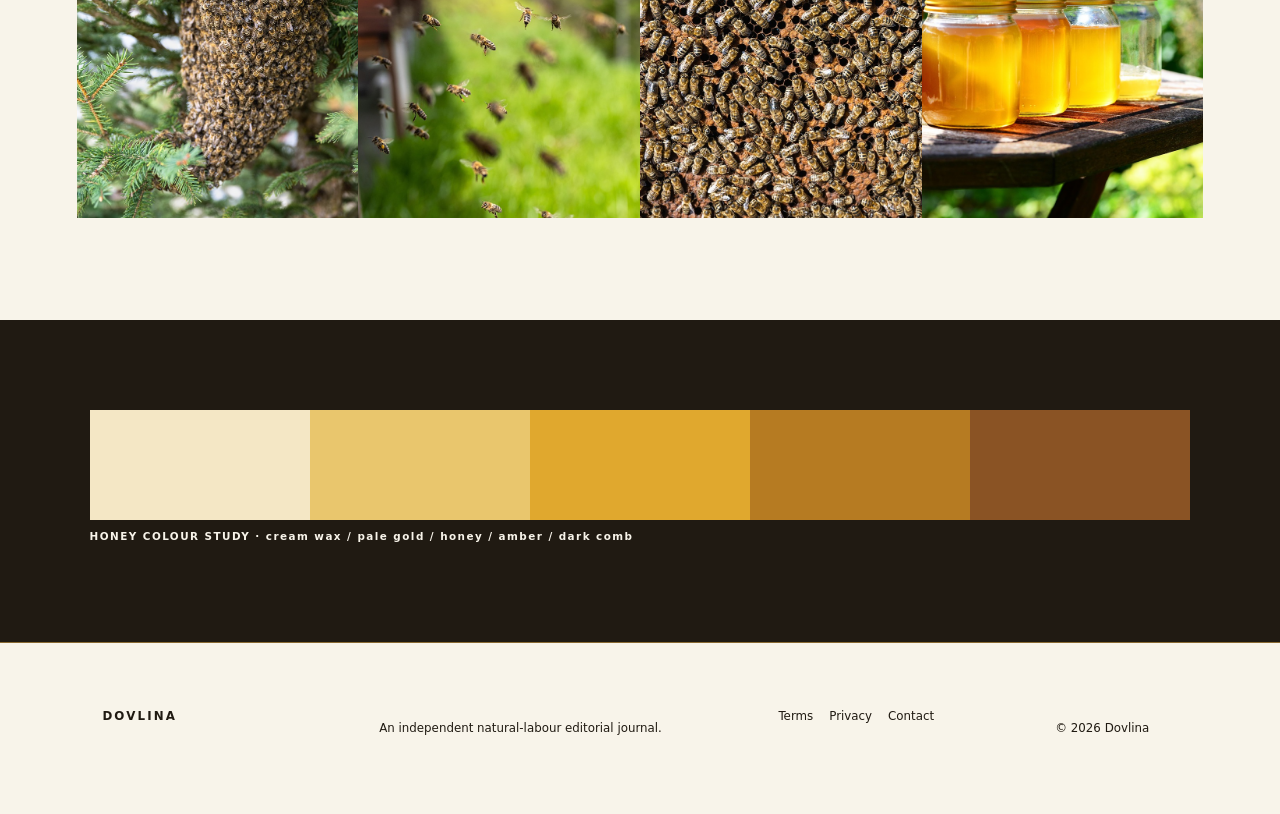
==== commit 6923ac40: "Add files via upload" ====
--- a/index.html
+++ b/index.html
@@ -1,56 +1 @@
-<!doctype html>
-<html lang="en">
-<head>
-<meta charset="utf-8">
-<meta name="viewport" content="width=device-width,initial-scale=1">
-<title>Dovlina — The Hive Through Four Seasons</title>
-<meta name="description" content="A seasonal field journal about wooden hives, honeybees, comb, wax, and the attentive work of an apiary.">
-<link rel="canonical" href="https://dovlina.com/">
-<link rel="icon" href="favicon.svg" type="image/svg+xml">
-<link rel="stylesheet" href="style.css">
-<script src="script.js" defer></script>
-</head>
-<body>
-<header class="masthead">
-<a class="brand" href="/" aria-label="Dovlina home"><span>Dovlina</span><small>Apiary Field Journal</small></a>
-<button class="menu-toggle" type="button" aria-expanded="false" aria-controls="site-menu">Journal menu</button>
-<nav id="site-menu" class="site-menu" aria-label="Main navigation">
-<a href="#spring">Spring</a><a href="#summer">Summer</a><a href="#autumn">Autumn</a><a href="#winter">Winter</a><a href="guide-one.html">Reading a Hive Entrance</a><a href="guide-two.html">Inside the Comb</a><a href="guide-three.html">Seasonal Observation</a>
-</nav>
-</header>
-<div class="season-ruler" aria-label="Season navigation"><a href="#spring">MAR · SPRING</a><a href="#summer">JUN · SUMMER</a><a href="#autumn">SEP · AUTUMN</a><a href="#winter">DEC · WINTER</a></div>
-<main>
-<section class="opening" id="top">
-<p class="issue">Field issue 01 · The inhabited box</p>
-<h1>The hive is not still. It changes its meaning with the season.</h1>
-<div class="editors-note"><span>Editor’s letter</span><p>A wooden hive can look quiet from several steps away. Move closer and it becomes a threshold, weather station, nursery wall, traffic corridor, and archive of collective work. This journal follows what the supplied photographs allow us to see: bees gathering, flying at an entrance, covering comb, and occupying the repeating geometry of wax. The aim is careful looking rather than instruction—a year read through surfaces, density, light, and movement.</p></div>
-</section>
-<div class="hive-axis" aria-hidden="true"><span>ROOF</span><i></i><span>COMB</span><i></i><span>ENTRANCE</span></div>
-<section class="season split" id="spring" data-section="spring">
-<div class="season-copy"><p class="eyebrow">01 / Spring · Approach</p><h2>A colony appears before the box does</h2><p>A hanging mass among evergreen branches turns thousands of bodies into one visible form. The photograph holds a moment of concentration: wings, legs, and striped abdomens gather into a weight that seems suspended between tree and air. It is an image of proximity rather than a diagram of behavior. What matters editorially is the shift in scale—from a single insect to a collective silhouette.</p><a class="read-link" href="guide-three.html">Read the seasonal observation guide →</a></div>
-<figure class="wide-photo"><img src="pixabay-7996582.jpg" alt="A dense cluster of honeybees hanging among evergreen branches"><figcaption>Spring plate: a bee cluster among branches. Photo: <a href="https://pixabay.com/photos/swarm-of-bees-bees-insects-7996582/">xiSerge / Pixabay</a> · <a href="https://pixabay.com/service/license-summary/">License</a></figcaption></figure>
-</section>
-<section class="season split reverse" id="summer" data-section="summer">
-<div class="season-copy"><p class="eyebrow">02 / Summer · Threshold</p><h2>At the entrance, still timber meets moving air</h2><p>The box occupies the left edge while bees cross grass and daylight in many directions. No single flight describes the whole scene. Instead, the entrance becomes legible through repetition: arrivals, departures, brief pauses, and a cloud of changing positions. An observer can watch without pretending that one instant explains the colony.</p><a class="read-link" href="guide-one.html">Learn how to read an entrance →</a></div>
-<figure class="wide-photo"><img src="pixabay-7996596.jpg" alt="Honeybees flying around the entrance of a wooden hive in grass"><figcaption>Summer plate: activity at a wooden hive entrance. Photo: <a href="https://pixabay.com/photos/bees-insects-honey-bees-beehive-7996596/">xiSerge / Pixabay</a> · <a href="https://pixabay.com/service/license-summary/">License</a></figcaption></figure>
-</section>
-<section class="comb-band" id="comb" data-section="comb">
-<img src="pixabay-401238.jpg" alt="Honeybees covering open and capped hexagonal comb cells">
-<div class="comb-overlay"><p>Comb field / visual annotation</p><h2>Open cells, capped areas, wax boundaries</h2><dl><div><dt>Geometry</dt><dd>Repeated hexagonal cells</dd></div><div><dt>Surface</dt><dd>Openings beside pale caps</dd></div><div><dt>Movement</dt><dd>Bodies crossing a fixed wax matrix</dd></div></dl></div>
-<p class="credit dark-credit">Photo: <a href="https://pixabay.com/photos/honey-bees-insects-hive-bee-hive-401238/">PollyDot / Pixabay</a> · <a href="https://pixabay.com/service/license-summary/">License</a></p>
-</section>
-<section class="season split" id="autumn" data-section="autumn">
-<div class="season-copy narrow"><p class="eyebrow">03 / Autumn · Interior</p><h2>Wax records differences in tone, depth, and use</h2><p>Across several comb surfaces, gold shifts toward amber and shadow. Bees interrupt the grid, making the photograph less like a pattern and more like an occupied structure. Open cells and covered areas sit together. Careful viewing begins by naming those visible contrasts without assigning a story to every mark.</p><a class="read-link" href="guide-two.html">Enter the visual anatomy of comb →</a></div>
-<figure class="portrait-photo"><img src="pixabay-4126065.jpg" alt="Vertical view of bees distributed across golden and amber comb"><figcaption>Autumn plate: layered tones of wax and comb. Photo: <a href="https://pixabay.com/photos/bees-insects-macro-honey-bees-4126065/">analogicus / Pixabay</a> · <a href="https://pixabay.com/service/license-summary/">License</a></figcaption></figure>
-</section>
-<section class="season split reverse" id="winter" data-section="winter">
-<div class="season-copy"><p class="eyebrow">04 / Winter · Closeness</p><h2>A crowded frame rewards a slower gaze</h2><p>At macro distance, transparent wings overlap, fine hairs catch the light, and stripes stop functioning as a simple symbol. Density can make the image feel motionless, but minute differences remain everywhere. Winter closes this issue with attention drawn inward: not an empty landscape, but a tightly framed study of bodies together.</p></div>
-<figure class="wide-photo"><img src="pixabay-292132.jpg" alt="Macro view of many honeybees packed closely together"><figcaption>Winter plate: bodies, wings, and close spacing. Photo: <a href="https://pixabay.com/photos/bees-insects-macro-honey-bees-292132/">PollyDot / Pixabay</a> · <a href="https://pixabay.com/service/license-summary/">License</a></figcaption></figure>
-</section>
-<section class="season-strip" aria-labelledby="strip-title"><div class="strip-intro"><p class="eyebrow">Four seasonal views</p><h2 id="strip-title">From gathering to threshold, comb, and harvest</h2></div><figure><img src="pixabay-7996582.jpg" alt="Bee cluster in evergreen branches"><figcaption>Spring</figcaption></figure><figure><img src="pixabay-7996596.jpg" alt="Bees at a wooden hive entrance"><figcaption>Summer</figcaption></figure><figure><img src="pixabay-8072075.jpg" alt="Bees spread over a comb viewed from above"><figcaption>Autumn</figcaption></figure><figure><img src="pixabay-352205.jpg" alt="Jars of golden honey arranged on an outdoor wooden table"><figcaption>Winter archive</figcaption></figure></section>
-<section class="honey-spectrum"><p>Honey colour study</p><div class="swatches" aria-label="A decorative spectrum from pale wax to deep amber"><span>#F4E7C5</span><span>#E0A82E</span><span>#B77B1E</span><span>#8A6A32</span><span>#4B351B</span></div><p class="credit">Strip photography: <a href="https://pixabay.com/photos/swarm-of-bees-bees-insects-7996582/">xiSerge</a>, <a href="https://pixabay.com/photos/bees-insects-honey-bees-beehive-7996596/">xiSerge</a>, <a href="https://pixabay.com/photos/european-honey-bees-bees-insects-8072075/">xiSerge</a>, and <a href="https://pixabay.com/photos/honey-jars-harvest-bees-garden-352205/">PollyDot</a> / Pixabay · <a href="https://pixabay.com/service/license-summary/">License</a></p></section>
-</main>
-<nav class="chapter-rail" aria-label="Page chapters"><a href="#spring" data-target="spring"><span>Spring</span></a><a href="#summer" data-target="summer"><span>Summer</span></a><a href="#comb" data-target="comb"><span>Comb</span></a><a href="#autumn" data-target="autumn"><span>Autumn</span></a><a href="#winter" data-target="winter"><span>Winter</span></a></nav>
-<footer><a class="brand" href="/">Dovlina</a><p>An independent visual field journal about the seasons of a hive.</p><nav><a href="guide-one.html">Entrance</a><a href="guide-two.html">Comb</a><a href="guide-three.html">Seasons</a><a href="#top">Back to top</a></nav></footer>
-<nav aria-label="Site information" style="padding:24px;display:flex;flex-wrap:wrap;gap:20px"><a href="/">Home</a><a href="terms.html">Terms</a><a href="privacy.html">Privacy</a><a href="contact.html">Contact</a></nav></body>
-</html>+<!doctype html><html lang="en"><head><meta charset="utf-8"><meta name="viewport" content="width=device-width,initial-scale=1"><title>Dovlina — A Beehive Through the Seasons</title><meta name="description" content="An independent visual field journal following wooden hives, honeybees, comb and apiary work through four seasons."><link rel="canonical" href="https://dovlina.com/"><link rel="icon" href="favicon.svg" type="image/svg+xml"><link rel="stylesheet" href="style.css"><script src="script.js" defer></script></head><body><a class="skip" href="#main">Skip to journal</a><header class="top"><a class="brand" href="/">DOVLINA <small>Apiary field journal</small></a><button class="menu" type="button" aria-expanded="false" aria-controls="menu">Index</button><nav id="menu" aria-label="Main navigation"><a href="guide-one.html">The Hive Year</a><a href="guide-two.html">Reading Comb</a><a href="guide-three.html">The Colony</a><a href="contact.html">Contact</a></nav></header><div class="mobile-scale" aria-label="Season navigation"><a href="#spring">Spring</a><a href="#summer">Summer</a><a href="#autumn">Autumn</a><a href="#winter">Winter</a><a href="#crown">Crown</a><a href="#comb">Comb</a><a href="#entrance">Entrance</a></div><aside class="rail" aria-label="Chapter track"><span>SEASONS</span><a href="#spring">Spring</a><a href="#summer">Summer</a><a href="#autumn">Autumn</a><a href="#winter">Winter</a><i></i><a href="#crown">Crown</a><a href="#comb">Comb</a><a href="#entrance">Entrance</a></aside><main id="main"><section class="opening"><div class="season-line"><b>MAR</b><span></span><b>JUN</b><span></span><b>SEP</b><span></span><b>DEC</b></div><p class="kicker">Volume 01 · Beehive anatomy · Four-season observation</p><h1>The wooden hive is a calendar with wings.</h1><div class="editor"><p>Our first volume looks closely at a colony without turning it into spectacle. The entrance, comb and clustered bees are read as connected parts of a changing seasonal system.</p><p>Every photograph is treated as evidence: where bees gather, how wax changes tone and how the boundary between a box and the surrounding landscape remains porous.</p></div></section><section class="axis" aria-label="Seasonal hive journal"><div class="spine" aria-hidden="true"><span>CROWN</span><span>COMB</span><span>ENTRANCE</span></div><article class="chapter left" id="spring"><div class="copy"><p class="no">01 / SPRING</p><h2>A colony in motion</h2><p>A swarm gathered among evergreen branches makes the colony visible as a temporary body. Thousands of bees form a suspended mass while the surrounding bark and needles locate the event outdoors, beyond the geometry of the hive.</p><a class="read" href="guide-three.html">Read: the colony as one body →</a></div><figure><img src="pixabay-7996582.jpg" alt="A swarm of honeybees gathered on an evergreen trunk and branches"><figcaption>Swarm among evergreen branches.</figcaption></figure></article><article class="chapter right" id="summer"><figure><img src="pixabay-7996596.jpg" alt="Honeybees flying around the entrance of a wooden hive"><figcaption>Flight at a wooden hive entrance.</figcaption></figure><div class="copy"><p class="no">02 / SUMMER · ENTRANCE</p><h2>The busiest threshold</h2><p id="entrance">The opening at the base of a wooden box is both runway and boundary. Bees occupy the landing edge and the air above the grass, turning a small architectural detail into the most legible point of traffic.</p><a class="read" href="guide-one.html">Read: a year at the entrance →</a></div></article><section class="comb-field" id="comb"><img src="pixabay-401238.jpg" alt="Honeybees across open and capped hexagonal comb"><div class="overlay"><p>FIELD PLATE 03</p><h2>Wax records work</h2><dl><div><dt>OPEN</dt><dd>Uncapped cells expose the repeating hexagonal field.</dd></div><div><dt>CAPPED</dt><dd>Paler sealed areas interrupt the darker openings.</dd></div><div><dt>OCCUPIED</dt><dd>Bees cross both surfaces, obscuring and revealing the pattern.</dd></div></dl><a href="guide-two.html">Learn to read visible comb →</a></div></section><article class="chapter left" id="autumn"><div class="copy"><p class="no">03 / AUTUMN · COMB</p><h2>Amber architecture</h2><p>The vertical frame reveals a varied surface: gold wax, deeper amber passages, open cells and capped expanses. The image does not offer a diagram; it shows a working structure whose apparent order is constantly crossed by bees.</p><a class="read" href="guide-two.html">Read: cells, caps and wax →</a></div><figure><img class="portrait" src="pixabay-4126065.jpg" alt="Bees distributed over golden and amber comb"><figcaption>Golden and amber comb.</figcaption></figure></article><article class="chapter right" id="winter"><figure><img src="pixabay-326334.jpg" alt="Dense group of honeybees showing striped bodies and translucent wings"><figcaption>Bees gathered closely.</figcaption></figure><div class="copy"><p class="no">04 / WINTER · CROWN</p><h2>Closeness as climate</h2><p id="crown">In a tight gathering, individual stripes, hairs and transparent wings remain visible, yet no single bee explains the whole. The photograph invites attention to density—the colony’s most immediate visual language.</p><a class="read" href="guide-three.html">Read: scale and collective life →</a></div></article></section><section class="year-strip"><header><p>THE YEAR IN FOUR FRAMES</p><h2>From branch to jar</h2></header><div><img src="pixabay-7996582.jpg" alt="Spring swarm"><img src="pixabay-7996596.jpg" alt="Summer hive entrance"><img src="pixabay-8072075.jpg" alt="Bees covering autumn comb"><img src="pixabay-352205.jpg" alt="Jars of golden honey outdoors"></div></section><section class="spectrum"><div><span style="--h:#f4e7c5"></span><span style="--h:#e9c66d"></span><span style="--h:#e0a82e"></span><span style="--h:#b67b22"></span><span style="--h:#8a5324"></span></div><p>HONEY COLOUR STUDY · cream wax / pale gold / honey / amber / dark comb</p></section></main><footer><a class="brand" href="/">DOVLINA</a><p>An independent natural-labour editorial journal.</p><nav><a href="terms.html">Terms</a><a href="privacy.html">Privacy</a><a href="contact.html">Contact</a></nav><p>© 2026 Dovlina</p></footer></body></html>
--- a/style.css
+++ b/style.css
@@ -1 +1 @@
-*{box-sizing:border-box}html{scroll-behavior:smooth}body{margin:0;background:#f8f4ea;color:#201a12;font-family:ui-serif,Georgia,Cambria,"Times New Roman",serif;overflow-x:hidden}a{color:inherit;text-underline-offset:.22em}img{display:block;width:100%;height:auto}.masthead{height:84px;padding:0 6vw;display:flex;align-items:center;justify-content:space-between;border-bottom:1px solid #8a6a32;position:relative;z-index:20;background:#f8f4ea}.brand{text-decoration:none;display:flex;align-items:baseline;gap:.8rem}.brand span,.brand{font-size:1.6rem}.brand small{font:600 .68rem ui-sans-serif,system-ui,sans-serif;letter-spacing:.16em;text-transform:uppercase}.site-menu{display:flex;gap:1.1rem;align-items:center}.site-menu a{font:600 .72rem ui-sans-serif,system-ui,sans-serif;text-transform:uppercase;letter-spacing:.08em;text-decoration:none}.menu-toggle{display:none;background:none;border:1px solid #8a6a32;padding:.65rem;font:600 .72rem ui-sans-serif,system-ui,sans-serif;text-transform:uppercase}.season-ruler{margin:0 9vw;padding:16px 0;display:grid;grid-template-columns:repeat(4,1fr);border-bottom:1px solid #201a12;white-space:nowrap}.season-ruler a{font:700 .67rem ui-sans-serif,system-ui,sans-serif;letter-spacing:.13em;text-decoration:none}.season-ruler a:before{content:"";display:block;width:1px;height:10px;background:#201a12;margin-bottom:7px}.opening{min-height:68vh;padding:7vw 14vw 7vw 9vw;display:grid;grid-template-columns:minmax(0,1.5fr) minmax(230px,.65fr);gap:8vw;align-items:end}.issue,.eyebrow{font:700 .69rem ui-sans-serif,system-ui,sans-serif;letter-spacing:.16em;text-transform:uppercase;color:#8a6a32}.opening .issue{grid-column:1/-1}.opening h1{font-size:clamp(3rem,6.7vw,7.6rem);line-height:.9;font-weight:400;letter-spacing:-.045em;margin:0}.editors-note{border-top:5px solid #e0a82e;padding-top:1rem}.editors-note span{font:700 .7rem ui-sans-serif,system-ui,sans-serif;text-transform:uppercase;letter-spacing:.12em}.editors-note p{font-size:1.05rem;line-height:1.65}.hive-axis{position:absolute;left:50%;top:83vh;bottom:-230vh;width:1px;background:#8a6a32;z-index:-1;display:flex;flex-direction:column;align-items:center;gap:28vh}.hive-axis span{background:#f8f4ea;padding:.6rem;font:700 .6rem ui-sans-serif,system-ui,sans-serif;letter-spacing:.18em;writing-mode:vertical-rl}.hive-axis i{width:9px;height:9px;background:#e0a82e;transform:rotate(45deg)}.season{min-height:85vh;padding:9vw;display:grid;grid-template-columns:minmax(260px,.65fr) minmax(0,1.35fr);gap:8vw;align-items:center}.season.reverse{grid-template-columns:minmax(0,1.35fr) minmax(260px,.65fr)}.season.reverse .season-copy{order:2}.season-copy h2,.strip-intro h2,.comb-overlay h2{font-size:clamp(2.3rem,4.6vw,5.5rem);line-height:.98;font-weight:400;margin:.5rem 0 1.5rem}.season-copy p:not(.eyebrow){font-size:1.1rem;line-height:1.75}.read-link{display:inline-block;margin-top:1.5rem;font:700 .75rem ui-sans-serif,system-ui,sans-serif;text-transform:uppercase;letter-spacing:.1em}.wide-photo img{height:min(62vw,720px);object-fit:cover}.portrait-photo{max-width:620px}.portrait-photo img{height:min(78vw,830px);object-fit:cover}figcaption,.credit{font:500 .68rem/1.55 ui-sans-serif,system-ui,sans-serif;margin-top:.7rem}.comb-band{height:92vh;position:relative;background:#201a12;color:#f8f4ea}.comb-band>img{height:100%;object-fit:cover;opacity:.72}.comb-overlay{position:absolute;inset:auto 8vw 10%;max-width:760px;background:rgba(32,26,18,.78);padding:2rem}.comb-overlay>p{font:700 .7rem ui-sans-serif,system-ui,sans-serif;letter-spacing:.16em;text-transform:uppercase}.comb-overlay dl{display:grid;grid-template-columns:repeat(3,1fr);gap:1rem}.comb-overlay dt{font:700 .65rem ui-sans-serif,system-ui,sans-serif;text-transform:uppercase;color:#e0a82e}.comb-overlay dd{margin:.4rem 0 0}.dark-credit{position:absolute;right:2rem;bottom:1rem}.season-strip{display:grid;grid-template-columns:repeat(4,1fr);background:#201a12;color:#f8f4ea}.strip-intro{grid-column:1/-1;padding:7vw 9vw 4vw}.season-strip figure{margin:0;border-right:1px solid #f4e7c5}.season-strip img{height:32vw;max-height:520px;object-fit:cover}.season-strip figcaption{padding:1rem}.honey-spectrum{padding:6vw 9vw 9vw}.honey-spectrum>p:first-child{font:700 .7rem ui-sans-serif,system-ui,sans-serif;text-transform:uppercase;letter-spacing:.14em}.swatches{display:grid;grid-template-columns:repeat(5,1fr);height:120px;margin:1.3rem 0}.swatches span{padding:1rem;font:700 .62rem ui-sans-serif,system-ui,sans-serif;display:flex;align-items:flex-end}.swatches span:nth-child(1){background:#f4e7c5}.swatches span:nth-child(2){background:#e0a82e}.swatches span:nth-child(3){background:#b77b1e}.swatches span:nth-child(4){background:#8a6a32;color:#fff}.swatches span:nth-child(5){background:#4b351b;color:#fff}.chapter-rail{position:fixed;right:1.2rem;top:28%;z-index:15;display:flex;flex-direction:column;border-right:1px solid #8a6a32;padding:1rem 0}.chapter-rail a{width:14px;height:46px;position:relative;text-decoration:none}.chapter-rail a:after{content:"";position:absolute;right:-4px;top:18px;width:7px;height:7px;border-radius:50%;background:#f8f4ea;border:1px solid #8a6a32}.chapter-rail a.active:after{background:#e0a82e;transform:scale(1.5)}.chapter-rail span{position:absolute;right:17px;top:13px;font:700 .58rem ui-sans-serif,system-ui,sans-serif;text-transform:uppercase;opacity:0;transition:.2s}.chapter-rail a:hover span,.chapter-rail a.active span{opacity:1}footer{padding:4rem 9vw;background:#201a12;color:#f8f4ea;display:grid;grid-template-columns:1fr 1fr;gap:1rem}footer nav{grid-column:1/-1;display:flex;gap:1.5rem;font:600 .72rem ui-sans-serif,system-ui,sans-serif}.article-main{max-width:1240px;margin:auto;padding:6vw 9vw}.article-header{display:grid;grid-template-columns:1.2fr .8fr;gap:6vw;align-items:end;margin-bottom:5vw}.article-header h1{font-size:clamp(3.2rem,7vw,7.3rem);line-height:.9;font-weight:400;margin:.6rem 0}.article-header .dek{font-size:1.25rem;line-height:1.65}.article-lead{margin:0 0 5vw}.article-lead img{max-height:760px;object-fit:cover}.article-body{max-width:780px;margin:auto;font-size:1.14rem;line-height:1.86}.article-body h2{font-size:2.6rem;line-height:1.05;font-weight:400;margin:3.5rem 0 1rem}.article-body .pull{margin:3rem -8vw;padding:2rem 8vw;border-top:1px solid #8a6a32;border-bottom:1px solid #8a6a32;font-size:1.7rem;line-height:1.35}.article-next{margin:6rem 0 2rem;padding-top:2rem;border-top:5px solid #e0a82e;display:flex;justify-content:space-between;font:700 .75rem ui-sans-serif,system-ui,sans-serif;text-transform:uppercase;letter-spacing:.08em}@media(max-width:800px){.masthead{height:68px;padding:0 18px}.brand small{display:none}.menu-toggle{display:block}.site-menu{display:none;position:absolute;left:0;right:0;top:68px;background:#201a12;color:#f8f4ea;padding:1.5rem 18px;flex-direction:column;align-items:flex-start}.site-menu.open{display:flex}.season-ruler{position:sticky;top:0;z-index:12;margin:0;background:#f8f4ea;display:flex;gap:2.2rem;overflow-x:auto;padding:12px 18px;scrollbar-width:none}.season-ruler a{flex:none}.opening{padding:4rem 18px;grid-template-columns:1fr;min-height:auto}.opening .issue{grid-column:auto}.opening h1{font-size:3.6rem}.season,.season.reverse{padding:5rem 18px;grid-template-columns:1fr;gap:2rem}.season.reverse .season-copy{order:0}.wide-photo img,.portrait-photo img{height:115vw;max-height:620px}.comb-band{height:78vh}.comb-overlay{inset:auto 18px 3.5rem;padding:1.3rem}.comb-overlay h2{font-size:2.5rem}.comb-overlay dl{grid-template-columns:1fr}.comb-overlay dl div:nth-child(n+3){display:none}.dark-credit{left:18px;right:18px;bottom:.5rem}.season-strip{grid-template-columns:repeat(2,1fr)}.season-strip img{height:62vw}.swatches{grid-template-columns:repeat(5,88px);overflow-x:auto}.chapter-rail{display:none}.hive-axis{display:none}footer{grid-template-columns:1fr}footer nav{flex-wrap:wrap}.article-main{padding:3rem 18px}.article-header{grid-template-columns:1fr}.article-header h1{font-size:3.8rem}.article-body .pull{margin:2.5rem 0;padding:1.5rem 0}.article-next{gap:1rem;flex-direction:column}}
+*{box-sizing:border-box}html{scroll-behavior:smooth}body{margin:0;background:#f8f4ea;color:#201a12;font-family:ui-serif,Georgia,Cambria,"Times New Roman",serif;line-height:1.6}a{color:inherit}img{display:block;width:100%;object-fit:cover}.skip{position:fixed;left:1rem;top:-4rem;z-index:99;background:#201a12;color:#fff;padding:.7rem}.skip:focus{top:1rem}.top{height:84px;padding:0 8vw;border-bottom:1px solid #8a6a32;display:flex;align-items:center;justify-content:space-between;background:#f8f4ea;position:relative;z-index:20}.brand{text-decoration:none;font-family:ui-sans-serif,system-ui,sans-serif;font-weight:800;letter-spacing:.18em}.brand small{display:block;font-size:.58rem;font-weight:500;letter-spacing:.09em}.top nav{display:flex;gap:2rem;font-family:ui-sans-serif,system-ui,sans-serif;font-size:.76rem;text-transform:uppercase}.top nav a,footer a{text-decoration:none}.menu{display:none;border:1px solid #201a12;background:none;padding:.55rem .8rem}.opening{padding:7vw 15vw 9vw 9vw;min-height:77vh}.season-line{display:flex;align-items:center;gap:1rem;font:600 .67rem ui-sans-serif,system-ui,sans-serif;letter-spacing:.15em}.season-line span{height:1px;background:#8a6a32;flex:1}.kicker,.no{font:700 .7rem ui-sans-serif,system-ui,sans-serif;letter-spacing:.16em;color:#8a6a32}.opening h1{font-size:clamp(3.8rem,8.7vw,9rem);line-height:.85;max-width:1100px;margin:6vw 0 4vw;letter-spacing:-.055em}.editor{display:grid;grid-template-columns:1fr 1fr;gap:5vw;max-width:760px;margin-left:auto}.axis{position:relative;padding-right:6vw}.spine{position:absolute;left:50%;top:0;bottom:0;border-left:1px solid #8a6a32;display:flex;flex-direction:column;justify-content:space-around;z-index:2}.spine span{background:#e0a82e;padding:.25rem .5rem;font:700 .55rem ui-sans-serif,system-ui,sans-serif;letter-spacing:.12em;transform:translateX(-50%)}.chapter{display:grid;grid-template-columns:1fr 1fr;min-height:700px;align-items:center}.chapter figure{margin:0}.chapter img{height:72vh;min-height:560px}.chapter .portrait{object-position:center}.copy{padding:9vw;position:relative;z-index:3}.copy h2,.comb-field h2,.year-strip h2{font-size:clamp(2.4rem,5vw,5.5rem);line-height:.95;margin:.5rem 0 2rem;letter-spacing:-.035em}.copy p:not(.no){max-width:34rem}.read{display:inline-block;margin-top:1.5rem;font:700 .75rem ui-sans-serif,system-ui,sans-serif;text-transform:uppercase;letter-spacing:.1em;text-underline-offset:5px}.comb-field{position:relative;margin:5vw 0 8vw}.comb-field>img{height:82vh;filter:brightness(.6)}.overlay{position:absolute;inset:0;padding:8vw;color:#fff;display:flex;flex-direction:column;justify-content:center}.overlay h2{max-width:650px}.overlay dl{display:grid;grid-template-columns:repeat(3,1fr);max-width:900px;gap:2rem}.overlay dt{font:700 .67rem ui-sans-serif,system-ui,sans-serif;letter-spacing:.15em;color:#e0a82e}.overlay dd{margin:.5rem 0}.overlay>a{font-weight:bold}.credit,.strip-credit,figcaption{font:500 .62rem ui-sans-serif,system-ui,sans-serif;line-height:1.5}.credit{position:absolute;bottom:1rem;right:2rem;color:#fff}.chapter figcaption{padding:.7rem 1rem}.year-strip{padding:8vw 6vw}.year-strip header{display:flex;align-items:end;justify-content:space-between}.year-strip header p{font:700 .67rem ui-sans-serif,system-ui,sans-serif;letter-spacing:.14em}.year-strip>div{display:grid;grid-template-columns:repeat(4,1fr)}.year-strip img{height:26vw;min-height:260px}.strip-credit{text-align:right}.spectrum{background:#201a12;color:#f8f4ea;padding:7vw}.spectrum div{display:flex;height:110px}.spectrum span{flex:1;background:var(--h)}.spectrum p{font:600 .65rem ui-sans-serif,system-ui,sans-serif;letter-spacing:.14em}.rail{position:fixed;right:0;top:20%;z-index:15;width:76px;background:#f8f4eae8;border-left:1px solid #8a6a32;padding:1rem .5rem;display:flex;flex-direction:column;gap:.55rem}.rail a,.rail span{font:600 .52rem ui-sans-serif,system-ui,sans-serif;text-decoration:none;letter-spacing:.08em}.rail a:before{content:'○ ';color:#e0a82e}.rail a.active:before{content:'● '}.rail i{border-top:1px solid #8a6a32}.mobile-scale{display:none}footer{padding:5vw 8vw;border-top:1px solid #8a6a32;display:grid;grid-template-columns:2fr 3fr 2fr 1fr;gap:2rem;align-items:start;font-family:ui-sans-serif,system-ui,sans-serif;font-size:.74rem}footer nav{display:flex;gap:1rem}.article-hero{min-height:70vh;display:grid;grid-template-columns:1.05fr .95fr;background:#201a12;color:#f8f4ea}.article-hero .hero-copy{padding:8vw;align-self:center}.article-hero h1{font-size:clamp(3.2rem,7vw,7.8rem);line-height:.88;margin:1rem 0}.article-hero img{height:70vh}.article-body{max-width:1160px;margin:auto;padding:8vw;display:grid;grid-template-columns:220px 1fr;gap:7vw}.article-body aside{font:600 .7rem ui-sans-serif,system-ui,sans-serif;letter-spacing:.08em;border-top:4px solid #e0a82e;padding-top:1rem}.prose{font-size:1.12rem}.prose h2{font-size:2.6rem;line-height:1.05;margin:3rem 0 1rem}.prose p:first-child:first-letter{font-size:5rem;float:left;line-height:.75;padding:.15em .12em 0 0;color:#8a6a32}.inset{margin:3rem -10vw;background:#f4e7c5;padding:4vw 10vw;border-left:10px solid #e0a82e}.legal-hero{height:46vh;min-height:360px;position:relative;background:#201a12;color:#fff}.legal-hero img{height:100%;opacity:.48}.legal-hero div{position:absolute;inset:0;padding:7vw;display:flex;flex-direction:column;justify-content:end}.legal-hero h1{font-size:clamp(3rem,7vw,7rem);margin:0;line-height:.9}.legal{max-width:860px;margin:auto;padding:7vw}.legal h2{margin-top:3rem}.back{font:700 .7rem ui-sans-serif,system-ui,sans-serif;text-transform:uppercase;letter-spacing:.12em}.search-wrap{margin-top:2rem}.search-wrap input{width:100%;padding:1rem;border:1px solid #8a6a32;background:#fff;font:inherit}.search-result[hidden]{display:none}@media(max-width:760px){.top{padding:0 1rem;height:70px}.menu{display:block}.top nav{display:none;position:absolute;top:70px;left:0;right:0;background:#201a12;color:#fff;padding:1.5rem;flex-direction:column}.top nav.open{display:flex}.mobile-scale{display:flex;position:sticky;top:0;z-index:14;overflow-x:auto;white-space:nowrap;background:#e0a82e;padding:.7rem 1rem;gap:1.4rem;font:700 .65rem ui-sans-serif,system-ui,sans-serif;text-transform:uppercase}.mobile-scale a{text-decoration:none}.rail{display:none}.opening{padding:5rem 1.25rem;min-height:auto}.opening h1{font-size:3.8rem;margin:4rem 0 3rem}.editor{grid-template-columns:1fr}.axis{padding:0}.spine{left:1rem}.spine span{display:none}.chapter{display:flex;flex-direction:column;min-height:0;padding:3rem 0}.chapter.right figure{order:2}.chapter.right .copy{order:1}.chapter img{height:62vh;min-height:420px}.copy{padding:2rem 2rem 2rem 3rem}.comb-field>img{height:720px}.overlay{padding:3rem}.overlay dl{grid-template-columns:1fr;gap:.5rem}.credit{left:3rem;right:1rem}.year-strip{padding:5rem 1rem}.year-strip header{display:block}.year-strip>div{grid-template-columns:1fr 1fr}.year-strip img{height:45vw;min-height:0}.spectrum{padding:4rem 1rem}.spectrum div{height:70px}footer{grid-template-columns:1fr;padding:3rem 1.25rem}.article-hero{grid-template-columns:1fr}.article-hero .hero-copy{padding:4rem 1.5rem}.article-hero img{height:48vh}.article-body{grid-template-columns:1fr;padding:4rem 1.5rem}.inset{margin:3rem -1.5rem;padding:2rem 1.5rem}.legal{padding:4rem 1.5rem}.legal-hero div{padding:2rem 1.5rem}}
